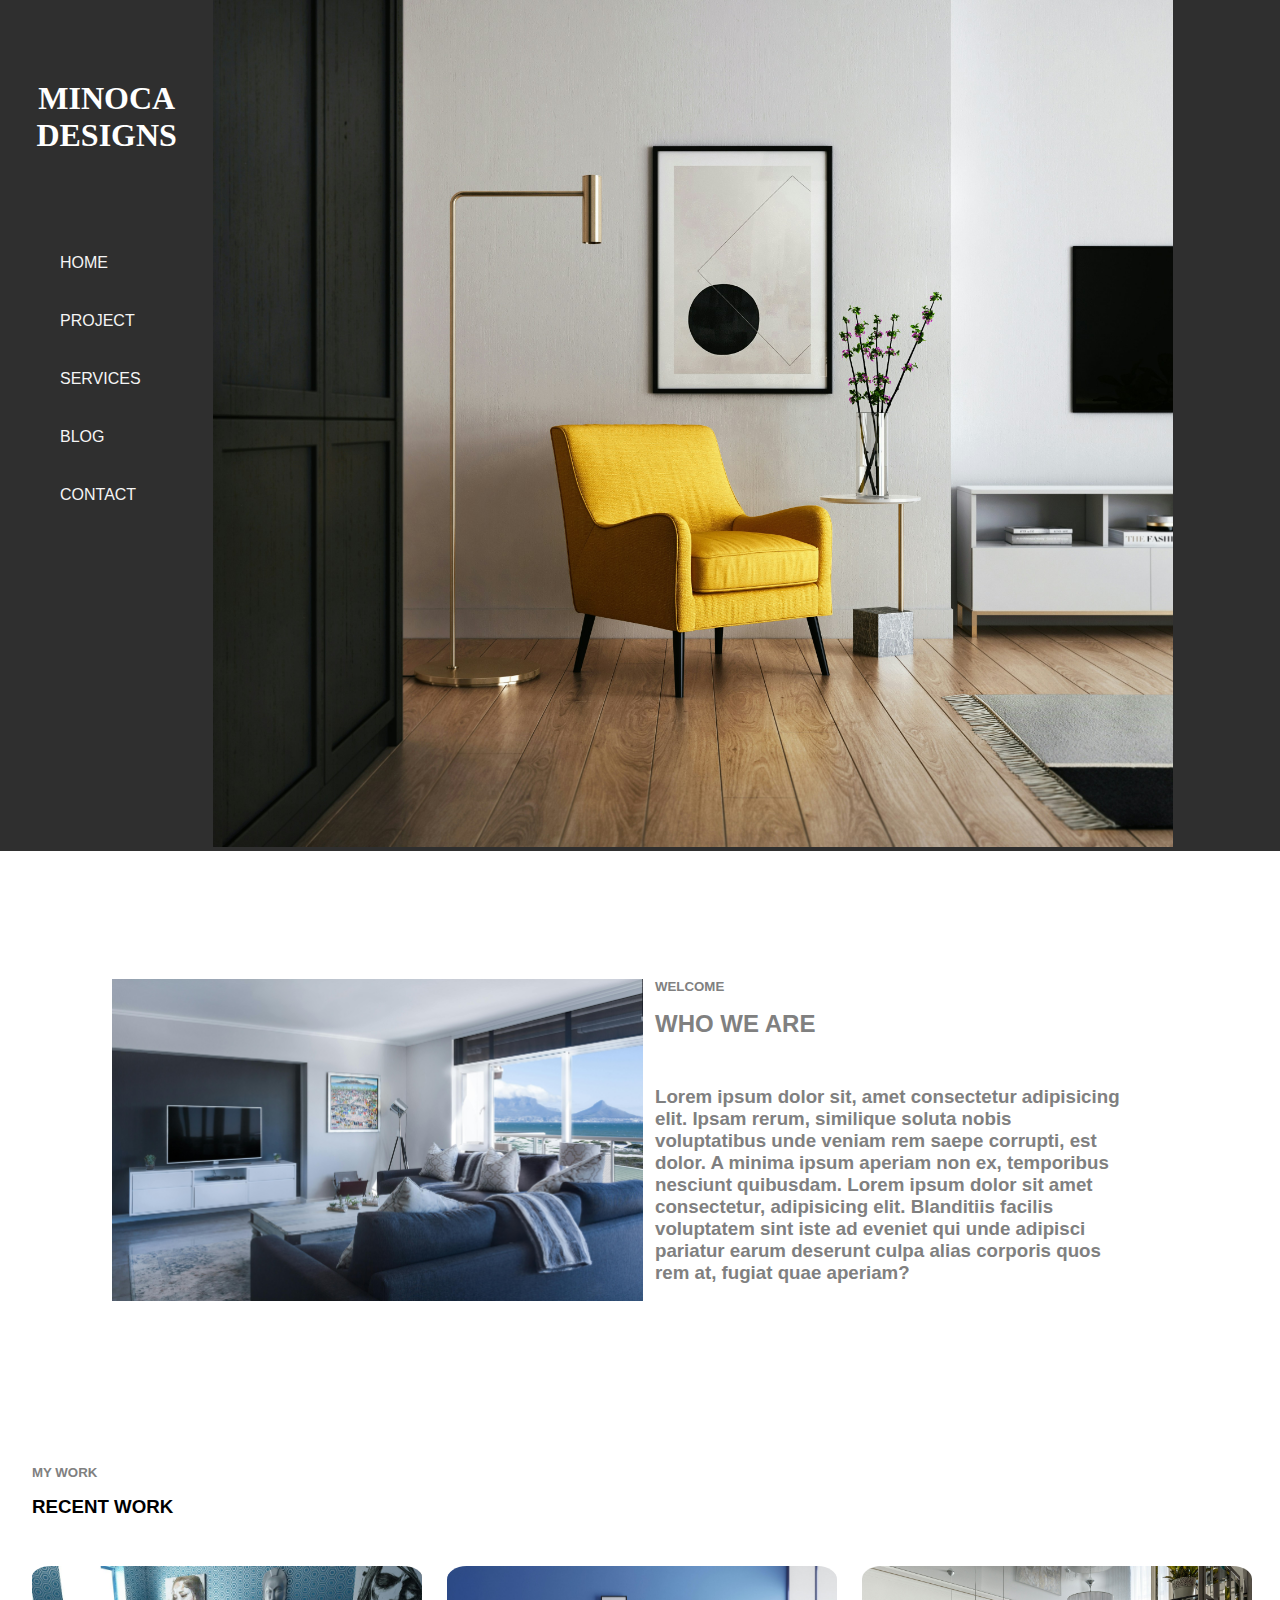
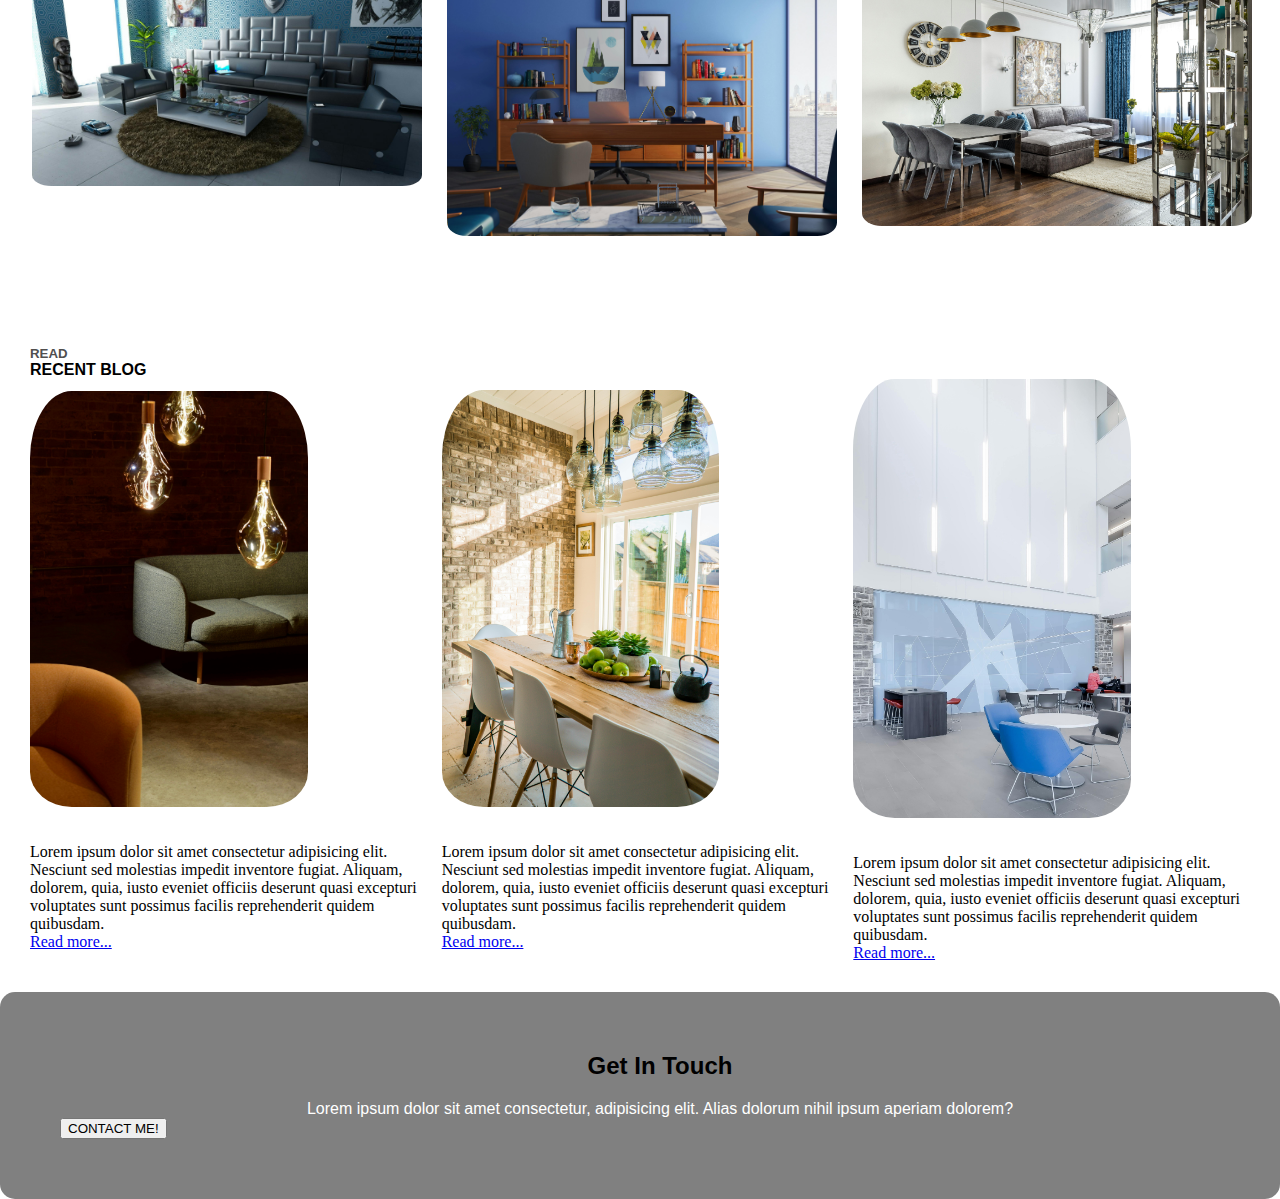
==== index.html @ c3c425fd "fixed the nav bar" ====
<!DOCTYPE html>
<html lang="en">

<head>
    <meta charset="UTF-8">
    <meta name="viewport" content="width=device-width, initial-scale=1.0">
    <title>Minoca Designs</title>
    <link rel="stylesheet" href="css/style.css">
</head>

<body>
    <header>
        <nav class="nav-bar">
            <div class="text-container">
                <h1> MINOCA DESIGNS</h1>
                <ul>
                    <li class="nav-list"><a href="#">HOME</a></li>
                    <li class="nav-list"><a href="#">PROJECT</a></li>
                    <li class="nav-list"><a href="#">SERVICES</a></li>
                    <li class="nav-list"><a href="#">BLOG</a></li>
                    <li class="nav-list"><a href="#">CONTACT</a></li>
                </ul>
            </div>
            <div class="image-container">
                <div class="hero-image">
                    <img src="./assets/images/img1.jpg" alt="image">
                </div>
            </div>
        </nav>
    </header>

    <section class="main-section">

        <div class="welcome-section">

            <div class="welcome-image">
                <img src="./assets/images/img5.jpg" alt="image">
            </div>


            <div class="welcome-msg">
                <h5>WELCOME</h5>
                <h2>WHO WE ARE</h2>
                <h3>Lorem ipsum dolor sit, amet consectetur adipisicing elit.
                    Ipsam rerum, similique soluta nobis voluptatibus unde veniam rem saepe corrupti,
                    est dolor. A minima ipsum aperiam non ex, temporibus nesciunt quibusdam.
                    Lorem ipsum dolor sit amet consectetur, adipisicing elit.
                    Blanditiis facilis voluptatem sint iste ad eveniet qui unde adipisci
                    pariatur earum deserunt culpa alias corporis quos rem at, fugiat quae aperiam?</h3>

            </div>

        </div>

        <div class="work">
            <h5>MY WORK</h5>
            <h3>RECENT WORK</h3>
            <div class="work-image">
                <img src="./assets/images/img9.jpg" alt="image">
                <img src="./assets/images/img11.jpg" alt="image">
                <img src="./assets/images/img8.jpg" alt="image">
            </div>
        </div>

        <div class="blog-area">
            <h5>READ</h5>
            <h4>RECENT BLOG</h4>

            <div class="blog">
                <div class="blog-image">
                    <img src="./assets/images/img10.jpg" alt="image">

                    <p>Lorem ipsum dolor sit amet consectetur adipisicing elit.
                        Nesciunt sed molestias impedit inventore fugiat.
                        Aliquam, dolorem, quia, iusto eveniet officiis deserunt quasi
                        excepturi voluptates sunt possimus facilis reprehenderit quidem quibusdam.</p>
                    <a href="#">Read more...</a>
                </div>

                <div class="blog-image">
                    <img src="./assets/images/img6.jpg" alt="image">

                    <p>Lorem ipsum dolor sit amet consectetur adipisicing elit.
                        Nesciunt sed molestias impedit inventore fugiat.
                        Aliquam, dolorem, quia, iusto eveniet officiis deserunt quasi
                        excepturi voluptates sunt possimus facilis reprehenderit quidem quibusdam.</p>
                    <a href="#">Read more...</a>
                </div>

                <div class="blog-image">
                    <img src="./assets/images/img7.jpg" alt="image">

                    <p>Lorem ipsum dolor sit amet consectetur adipisicing elit.
                        Nesciunt sed molestias impedit inventore fugiat.
                        Aliquam, dolorem, quia, iusto eveniet officiis deserunt quasi
                        excepturi voluptates sunt possimus facilis reprehenderit quidem quibusdam.</p>
                    <a href="#">Read more...</a>
                </div>

            </div>
        </div>

        <div class="touch">
            <h2>Get In Touch</h2>
            <p>Lorem ipsum dolor sit amet consectetur,
                adipisicing elit. Alias dolorum nihil ipsum aperiam dolorem? </p>

            <button>CONTACT ME!</button>
        </div>



    </section>


    <footer>

    </footer>

</body>

</html>
---- css/style.css ----
* {
    margin: 0;
}

.nav-bar {
    display: flex;
    background-color: rgba(0, 0, 0, 0.815);


}

.nav-bar h1 {
    color: white;
    font-family: cursive;
    text-align: center;
    padding-top: 5rem;
    padding-bottom: 5rem;
}

.nav-bar li{
    text-decoration: none;
    color: white;
    list-style: none;
}

/* .nav-list {
    justify-content: left;
    text-decoration: none;
    gap: 15px;
} */

.nav-list a {
    display: flex;
    padding: 20px;
    align-content: space-evenly;
    color: whitesmoke;
    text-decoration: none;
    font-family: sans-serif;
}

.text-container {
    width: 20%;
}

.image-container {
    width: 100%;
}

.image-container img {
    width: 90%;
}

.hero-image {
    justify-content: right;
}

/* Welcome section */

.welcome-section {
    display: grid;
    grid-template-columns: repeat(2, 1fr);
    grid-template-rows: 1fr;
    grid-column-gap: 30px;
    grid-row-gap: 0px;
    padding-top: 8rem;
    padding-bottom: 10rem;
}

.welcome-image {
    width: 100%;
}

.welcome-image img {
    width: 85%;
    padding-left: 7rem;
}

.welcome-msg {
    padding-right: 10rem;
    color: gray;
    font-family: 'Trebuchet MS', 'Lucida Sans Unicode', 'Lucida Grande', 'Lucida Sans', Arial, sans-serif;
}

/* recent work section */

.work {
    padding-left: 2rem;
    padding-right: 2rem;

}

.welcome-msg h5 {
    padding-bottom: 1rem;
}

.welcome-msg h2 {
    padding-bottom: 3rem;
}


.work h5 {
    color: gray;
    font-family: sans-serif;
    padding-bottom: 1rem;
}

.work h3 {
    font-family: sans-serif;
    padding-bottom: 3rem;
}

.work {
    width: 100%;
    padding-bottom: 5rem;
}

.work-image {
    display: grid;
    grid-template-columns: repeat(3, 1fr);
    grid-template-rows: 1fr;
    grid-column-gap: 25px;
    grid-row-gap: 0px;
    padding-right: 60px;

}

.work-image img {
    width: 100%;
    border-radius: 5%;
}
.blog-area{
    padding: 30px;
}
.blog-area h5{
    color: rgb(80, 79, 79);
    font-family: sans-serif;
}
.blog-area h4{
    font-family: sans-serif;
}
.blog {
    display: grid;
    grid-template-columns: repeat(3, 1fr);
    grid-template-rows: 1fr;
    grid-column-gap: 15px;
    grid-row-gap: 0px;


}

.blog-image {
    width: 100%;
    align-content: center;
}

.blog-image img {
    width: 70%;
    justify-content: center;
    border-radius: 15%;
    padding-bottom: 2rem;
}


/* get in touch section */
.touch {
    background-color: gray;
    border-radius: 15px;
    padding: 60px;
    padding-right: 20px;
}
.touch h2{
    text-align: center;
    padding-bottom: 20px;
   font-family: 'Segoe UI', Tahoma, Geneva, Verdana, sans-serif;
}
.touch p {
    text-align:center;
    color: white;
    font-family: sans-serif;
}

.touch button{
    justify-content: center;
}

/* footer section */
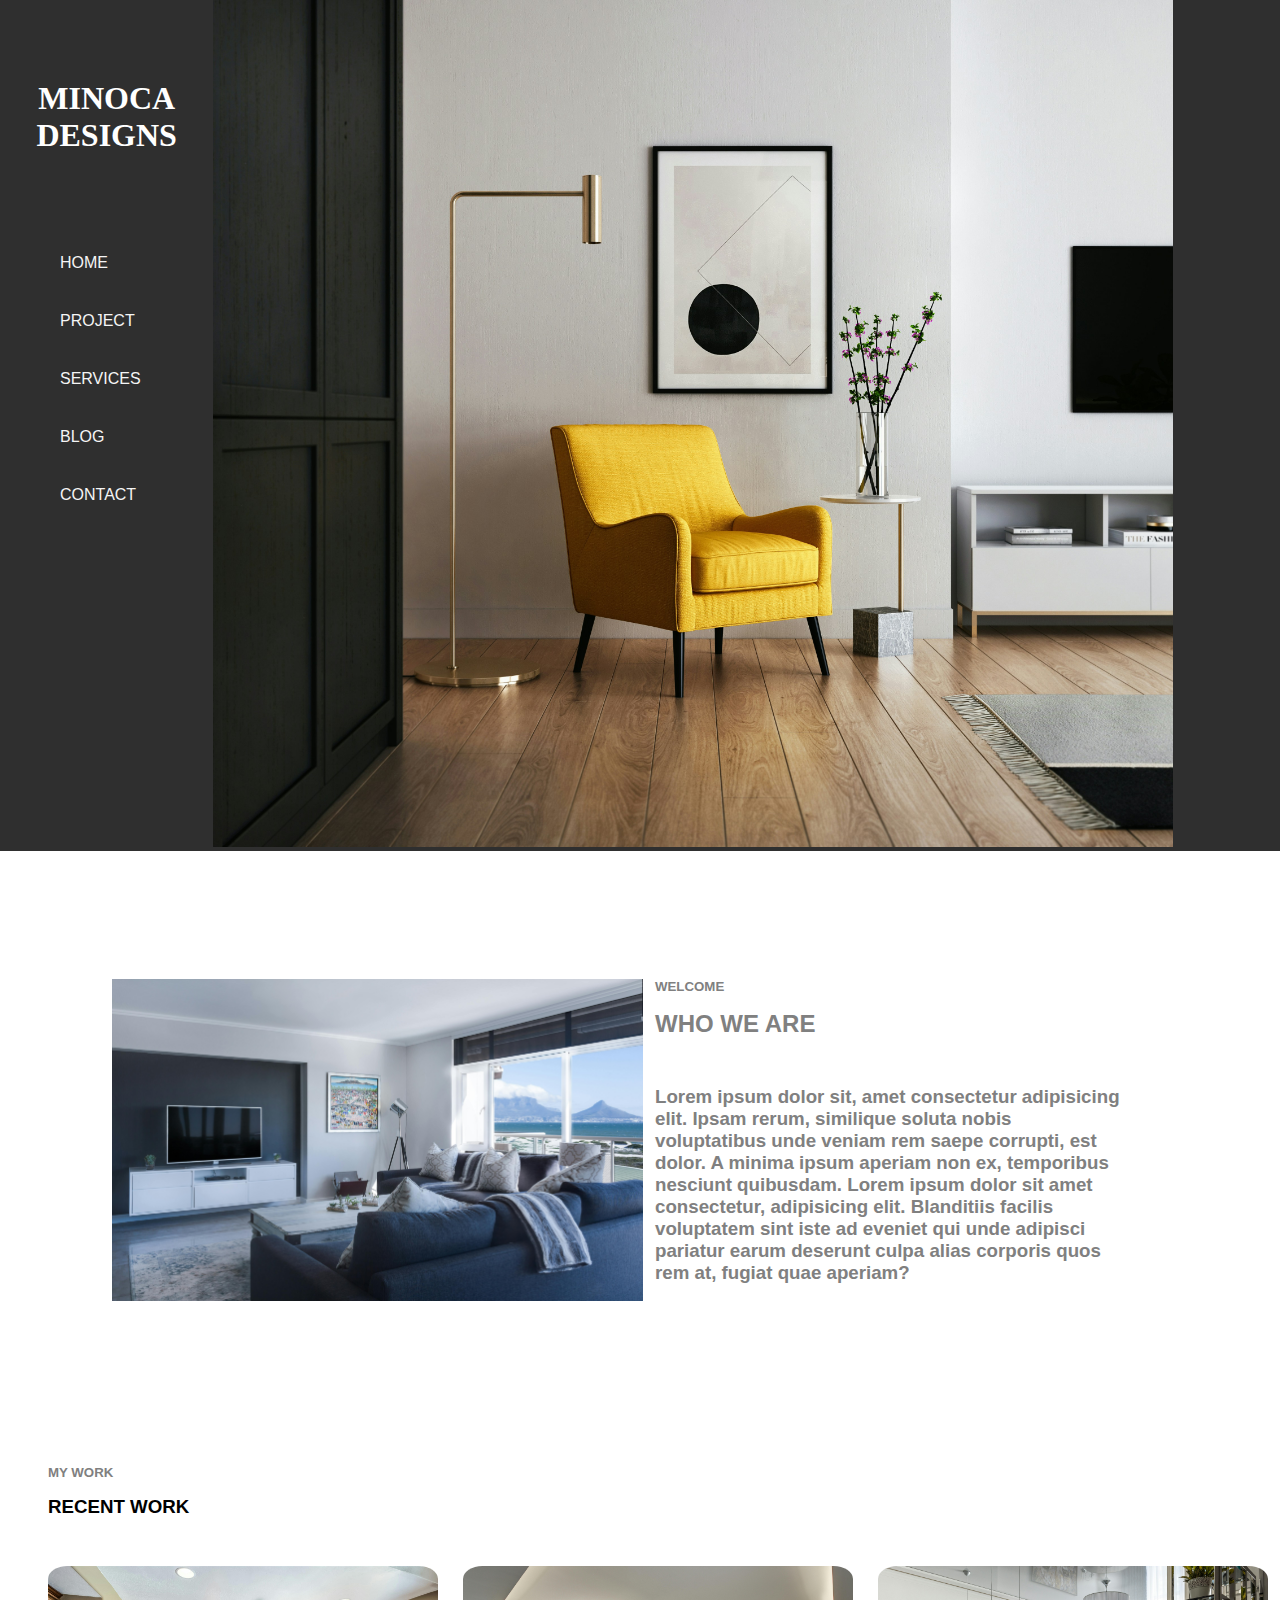
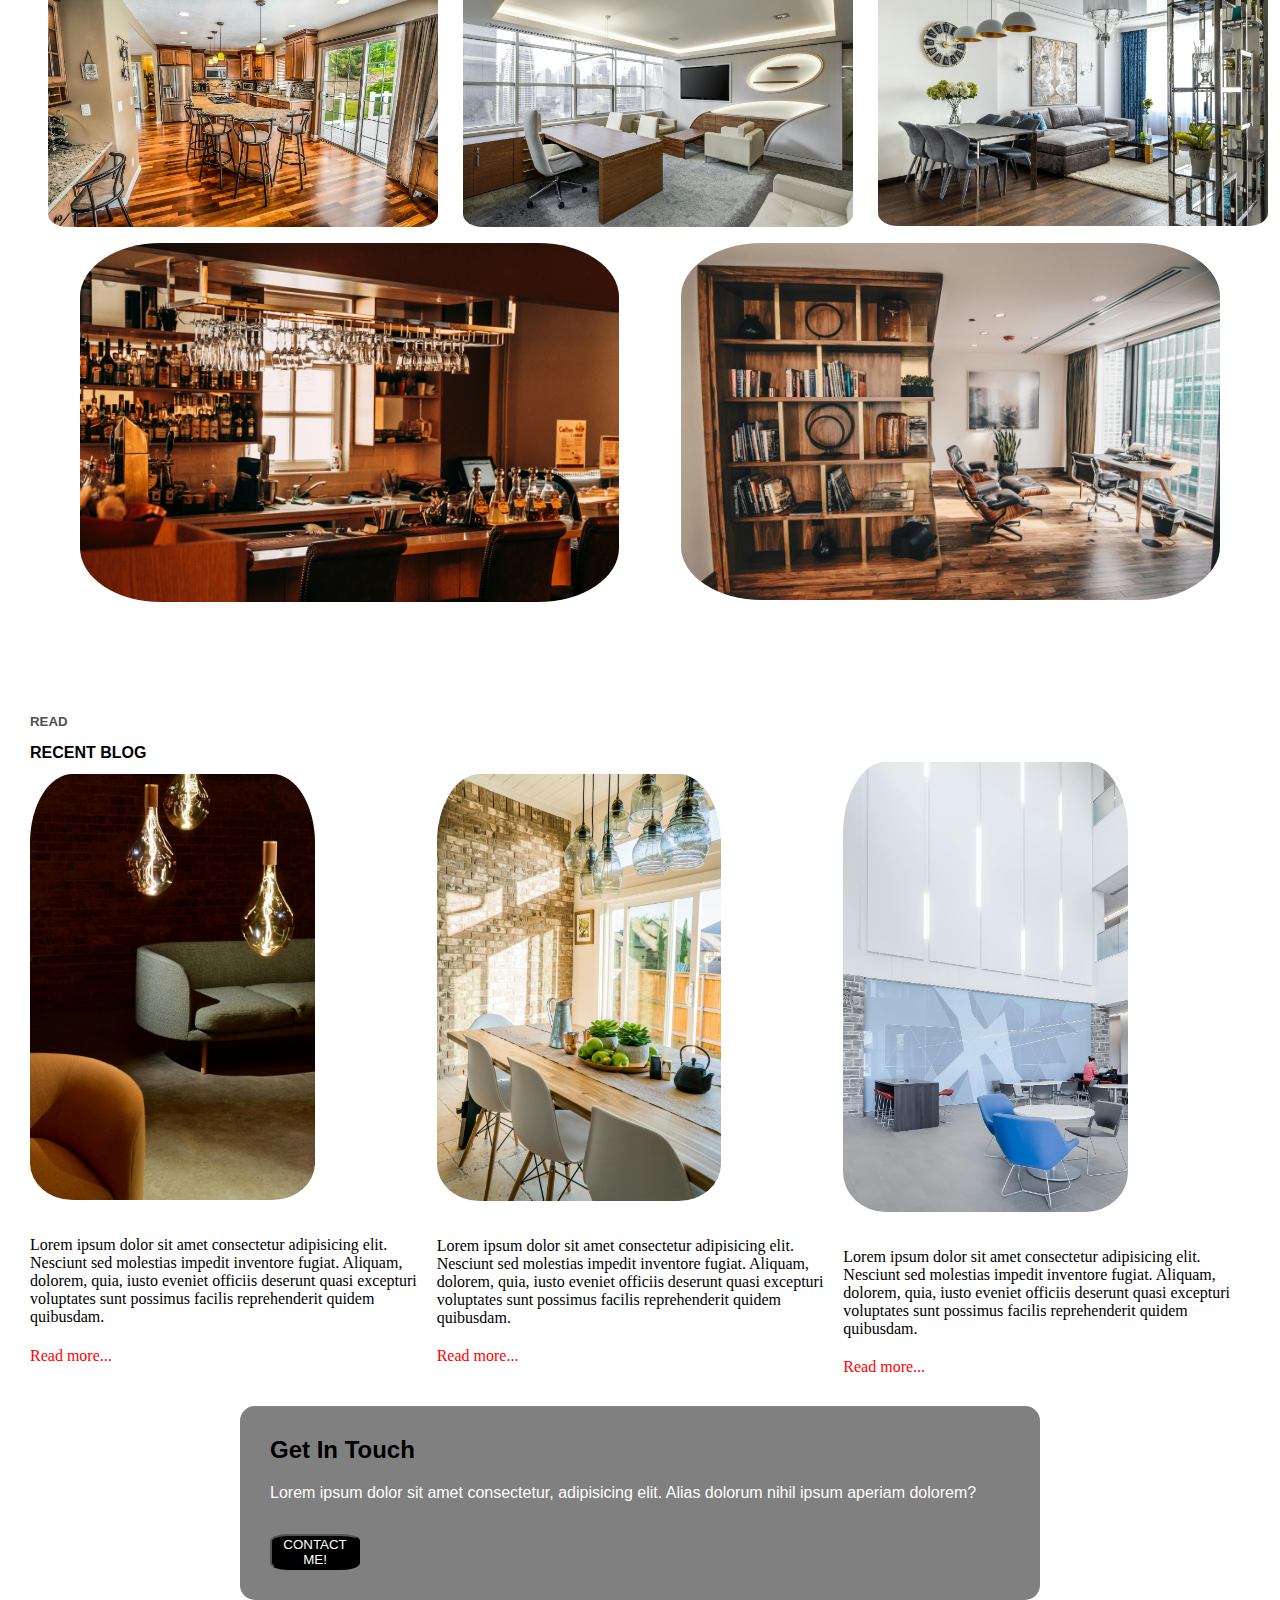
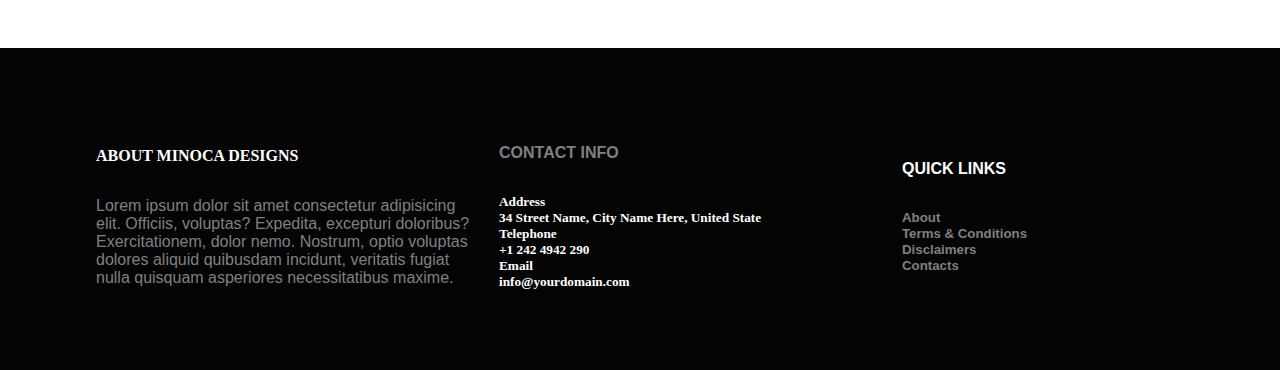
==== commit 4c80a417: "Added a footer" ====
--- a/index.html
+++ b/index.html
@@ -15,10 +15,10 @@
                 <h1> MINOCA DESIGNS</h1>
                 <ul>
                     <li class="nav-list"><a href="#">HOME</a></li>
-                    <li class="nav-list"><a href="#">PROJECT</a></li>
-                    <li class="nav-list"><a href="#">SERVICES</a></li>
-                    <li class="nav-list"><a href="#">BLOG</a></li>
-                    <li class="nav-list"><a href="#">CONTACT</a></li>
+                    <li class="nav-list"><a href="#project">PROJECT</a></li>
+                    <li class="nav-list"><a href="./services.html">SERVICES</a></li>
+                    <li class="nav-list"><a href="#blog">BLOG</a></li>
+                    <li class="nav-list"><a href="#contact">CONTACT</a></li>
                 </ul>
             </div>
             <div class="image-container">
@@ -52,21 +52,27 @@
 
         </div>
 
-        <div class="work">
+        <div class="work" id="project">
             <h5>MY WORK</h5>
             <h3>RECENT WORK</h3>
             <div class="work-image">
-                <img src="./assets/images/img9.jpg" alt="image">
-                <img src="./assets/images/img11.jpg" alt="image">
+                <img src="./assets/images/img18.jpg" alt="image">
+                <img src="./assets/images/img15.jpg" alt="image">
                 <img src="./assets/images/img8.jpg" alt="image">
             </div>
+          
+        </div>
+
+        <div class="work-image2">
+            <img src="./assets/images/img17.jpg" alt="image">
+            <img src="./assets/images/img14.jpg" alt="image">
         </div>
 
         <div class="blog-area">
             <h5>READ</h5>
             <h4>RECENT BLOG</h4>
 
-            <div class="blog">
+            <div class="blog" id="blog">
                 <div class="blog-image">
                     <img src="./assets/images/img10.jpg" alt="image">
 
@@ -101,20 +107,48 @@
         </div>
 
         <div class="touch">
-            <h2>Get In Touch</h2>
-            <p>Lorem ipsum dolor sit amet consectetur,
-                adipisicing elit. Alias dolorum nihil ipsum aperiam dolorem? </p>
+            <div class="touch-area">
+                <h2>Get In Touch</h2>
+                <p>Lorem ipsum dolor sit amet consectetur,
+                    adipisicing elit. Alias dolorum nihil ipsum aperiam dolorem? </p>
 
-            <button>CONTACT ME!</button>
+                <button class="button">CONTACT ME!</button>
+            </div>
         </div>
 
 
 
     </section>
 
+    <!-- <br>
+    <br> -->
 
-    <footer>
+    <footer class="footer" id="contact">
+        <div class="minoca">
+            <h4>ABOUT MINOCA DESIGNS</h4>
+            <p>Lorem ipsum dolor sit amet consectetur adipisicing elit.
+                Officiis, voluptas? Expedita, excepturi doloribus?
+                Exercitationem, dolor nemo. Nostrum, optio voluptas dolores aliquid quibusdam incidunt,
+                veritatis fugiat nulla quisquam asperiores necessitatibus maxime.</p>
+        </div>
 
+        <div class="contacts">
+            <h4>CONTACT INFO</h4>
+            <h5>Address</h5>
+            <h5>34 Street Name, City Name Here, United State</h5>
+            <h5>Telephone</h5>
+            <h5>+1 242 4942 290</h5>
+            <h5>Email</h5>
+            <h5>info@yourdomain.com</h5>
+        </div>
+
+        <div class="links">
+            <h4>QUICK LINKS</h4>
+            <h5><a href="#">About</a></h5>
+            <h5><a href="#">Terms & Conditions</a></h5>
+            <h5><a href="#">Disclaimers</a></h5>
+            <h5><a href="#">Contacts</a></h5>
+        </div>
     </footer>
 
 </body>
--- a/css/style.css
+++ b/css/style.css
@@ -17,7 +17,7 @@
     padding-bottom: 5rem;
 }
 
-.nav-bar li{
+.nav-bar li {
     text-decoration: none;
     color: white;
     list-style: none;
@@ -84,8 +84,8 @@
 /* recent work section */
 
 .work {
-    padding-left: 2rem;
-    padding-right: 2rem;
+    padding-left: 3rem;
+    padding-right: 6rem;
 
 }
 
@@ -111,7 +111,7 @@
 
 .work {
     width: 100%;
-    padding-bottom: 5rem;
+    padding-bottom: 1rem;
 }
 
 .work-image {
@@ -128,21 +128,41 @@
     width: 100%;
     border-radius: 5%;
 }
-.blog-area{
+
+.work-image2 {
+    display: grid;
+    grid-template-columns: repeat(2, 1fr);
+    grid-template-rows: 1fr;
+    grid-column-gap: 2px;
+    grid-row-gap: 0px;
+    padding-left: 5rem;
+}
+
+.work-image2 img {
+    width: 90%;
+    border-radius: 15%;
+}
+
+.blog-area {
     padding: 30px;
-}
-.blog-area h5{
+    padding-top: 7rem;
+}
+
+.blog-area h5 {
     color: rgb(80, 79, 79);
     font-family: sans-serif;
-}
-.blog-area h4{
-    font-family: sans-serif;
-}
+    padding-bottom: 15px;
+}
+
+.blog-area h4 {
+    font-family: sans-serif;
+}
+
 .blog {
     display: grid;
     grid-template-columns: repeat(3, 1fr);
     grid-template-rows: 1fr;
-    grid-column-gap: 15px;
+    grid-column-gap: 0px;
     grid-row-gap: 0px;
 
 
@@ -159,28 +179,96 @@
     border-radius: 15%;
     padding-bottom: 2rem;
 }
+.blog-image p{
+    padding-bottom: 5%;
+}
+.blog-image a{
+    color: red;
+    text-decoration: none;
+}
+
 
 
 /* get in touch section */
 .touch {
     background-color: gray;
     border-radius: 15px;
-    padding: 60px;
-    padding-right: 20px;
-}
-.touch h2{
-    text-align: center;
+    padding: 30px;
+    padding-right: 30px;
+    margin-bottom: 3rem;
+    margin-left: 15rem;
+margin-right: 15rem;
+}
+
+.touch-area {
+    display: flex;
+    flex-direction: column;
+}
+
+.touch h2 {
     padding-bottom: 20px;
-   font-family: 'Segoe UI', Tahoma, Geneva, Verdana, sans-serif;
-}
+    font-family: 'Segoe UI', Tahoma, Geneva, Verdana, sans-serif;
+}
+
 .touch p {
-    text-align:center;
-    color: white;
-    font-family: sans-serif;
-}
-
-.touch button{
-    justify-content: center;
-}
+    color: white;
+    font-family: sans-serif;
+    padding-bottom: 2rem;
+}
+
+.button {
+    width: 90px;
+    background-color: black;
+    color: white;
+    border-radius: 20%;
+}
+
 
 /* footer section */
+.footer {
+    display: grid;
+    grid-template-columns: repeat(3, 1fr);
+    grid-template-rows: 1fr;
+    grid-column-gap: 25px;
+    grid-row-gap: 0px;
+
+    padding-top: 6rem;
+    background-color: rgba(0, 0, 0, 0.986);
+    padding-bottom: 5rem;
+    padding-left: 6rem;
+    align-items: center;
+}
+
+
+.minoca h4 {
+    font-family: cursive;
+    color: white;
+    padding-bottom: 2rem;
+}
+
+.minoca p {
+    font-family: sans-serif;
+    color: gray
+}
+
+.contacts h5 {
+    color: white;
+}
+
+.contacts h4 {
+    font-family: sans-serif;
+    color: gray;
+    padding-bottom: 2rem;
+}
+
+.links h4 {
+    color: white;
+    font-family: sans-serif;
+    padding-bottom: 2rem;
+}
+
+.links a {
+    color: gray;
+    font-family: sans-serif;
+    text-decoration: none;
+}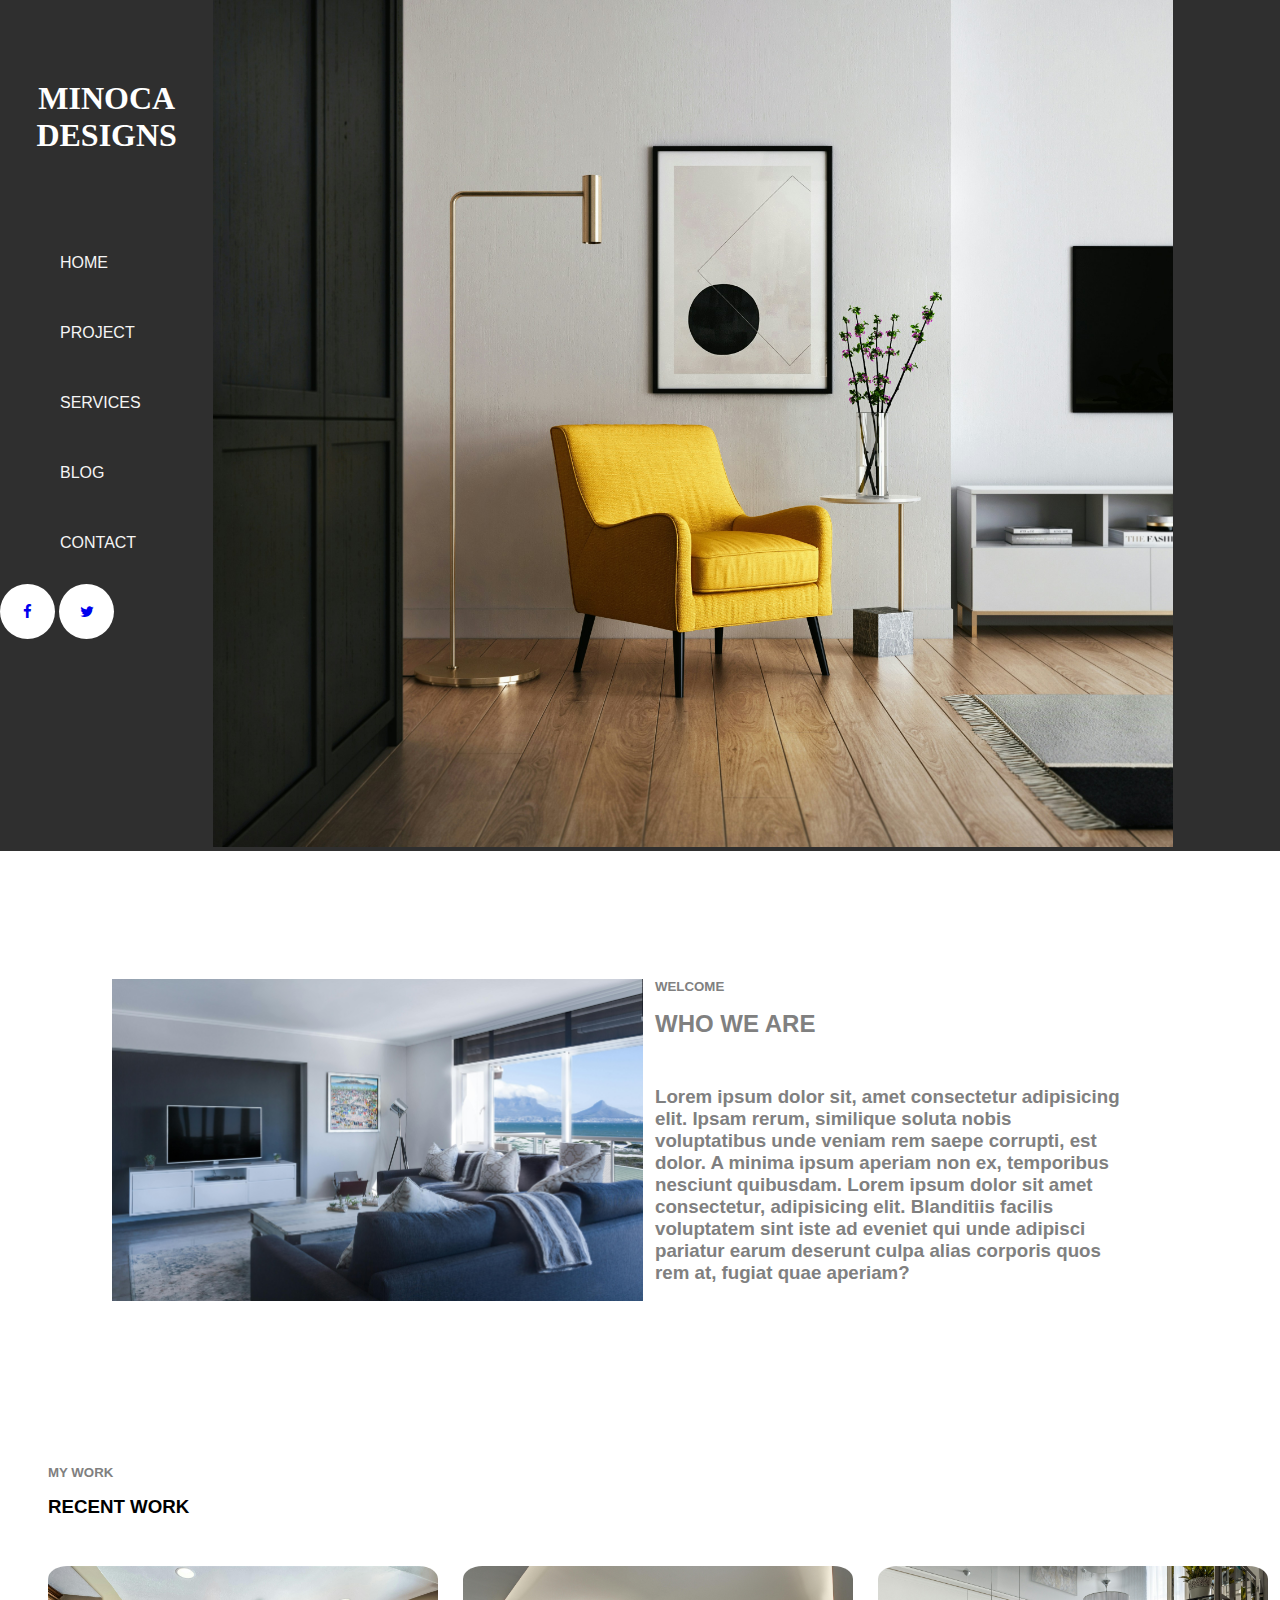
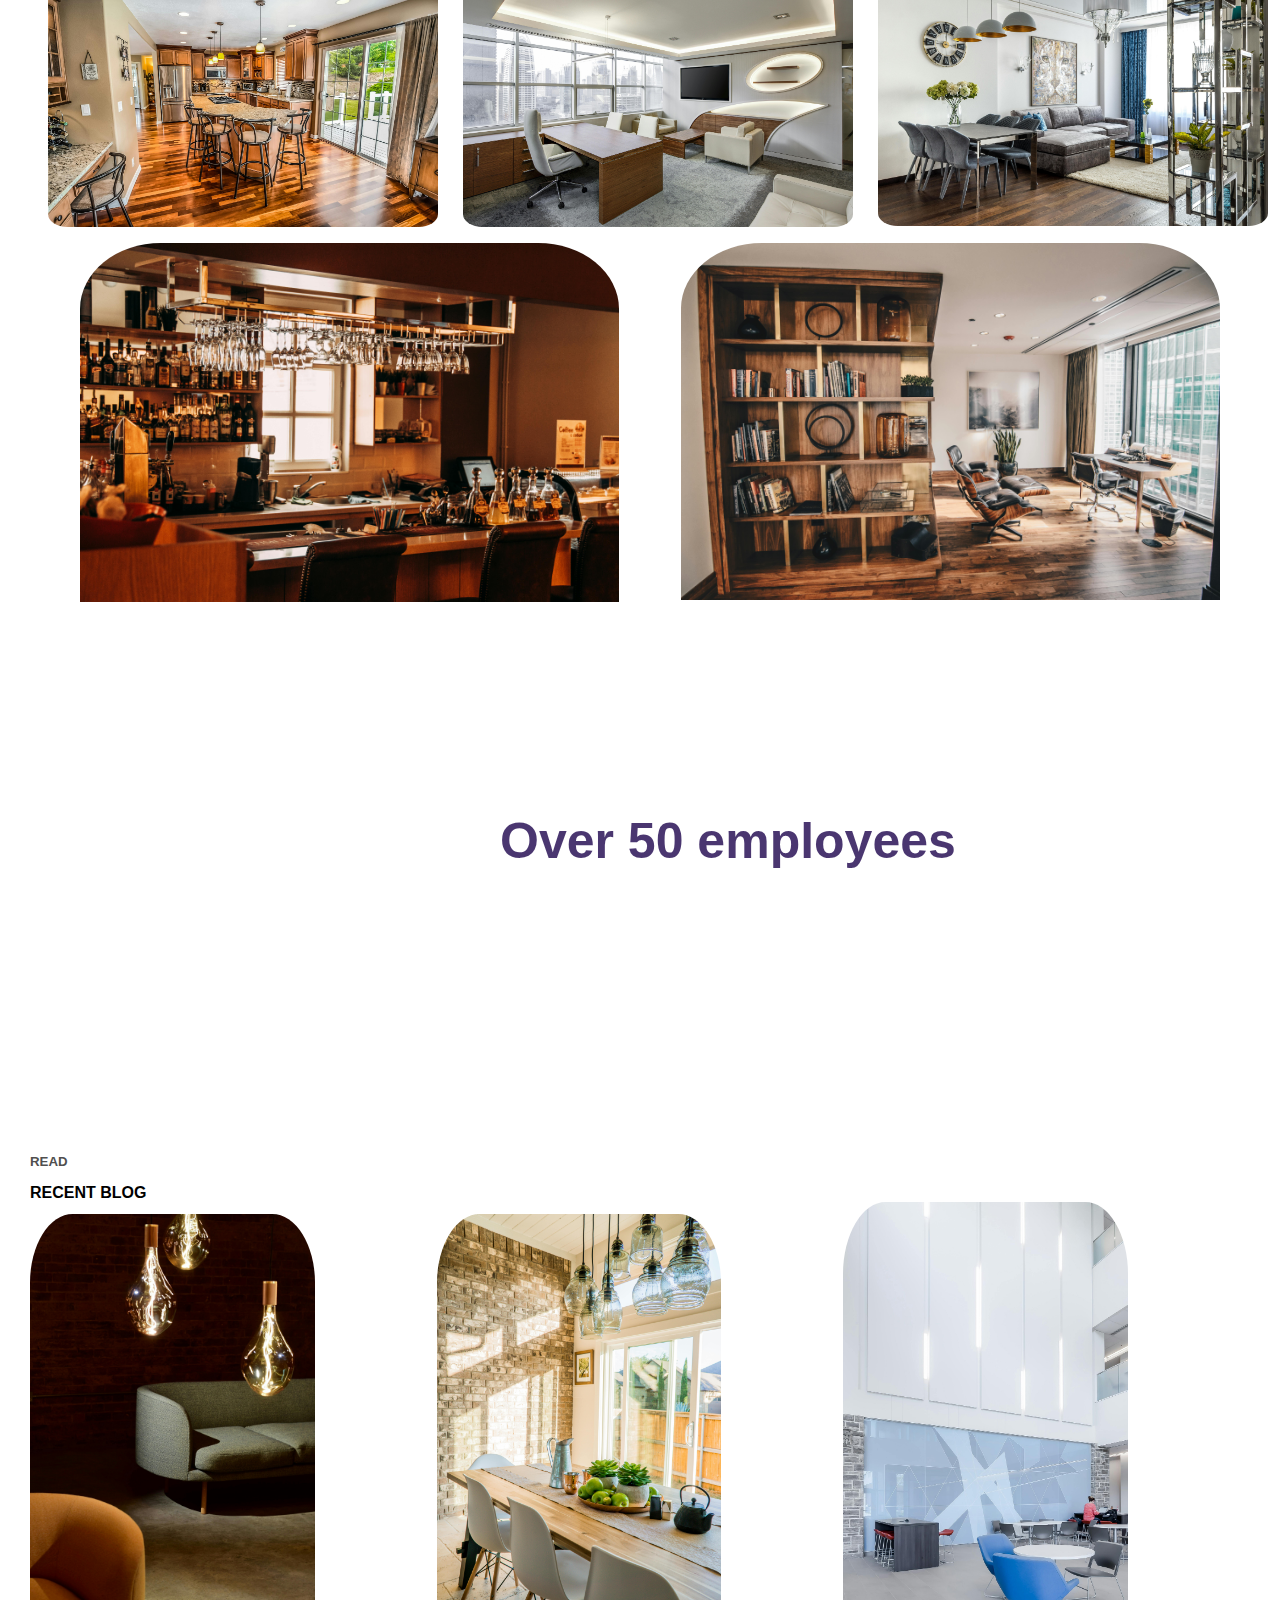
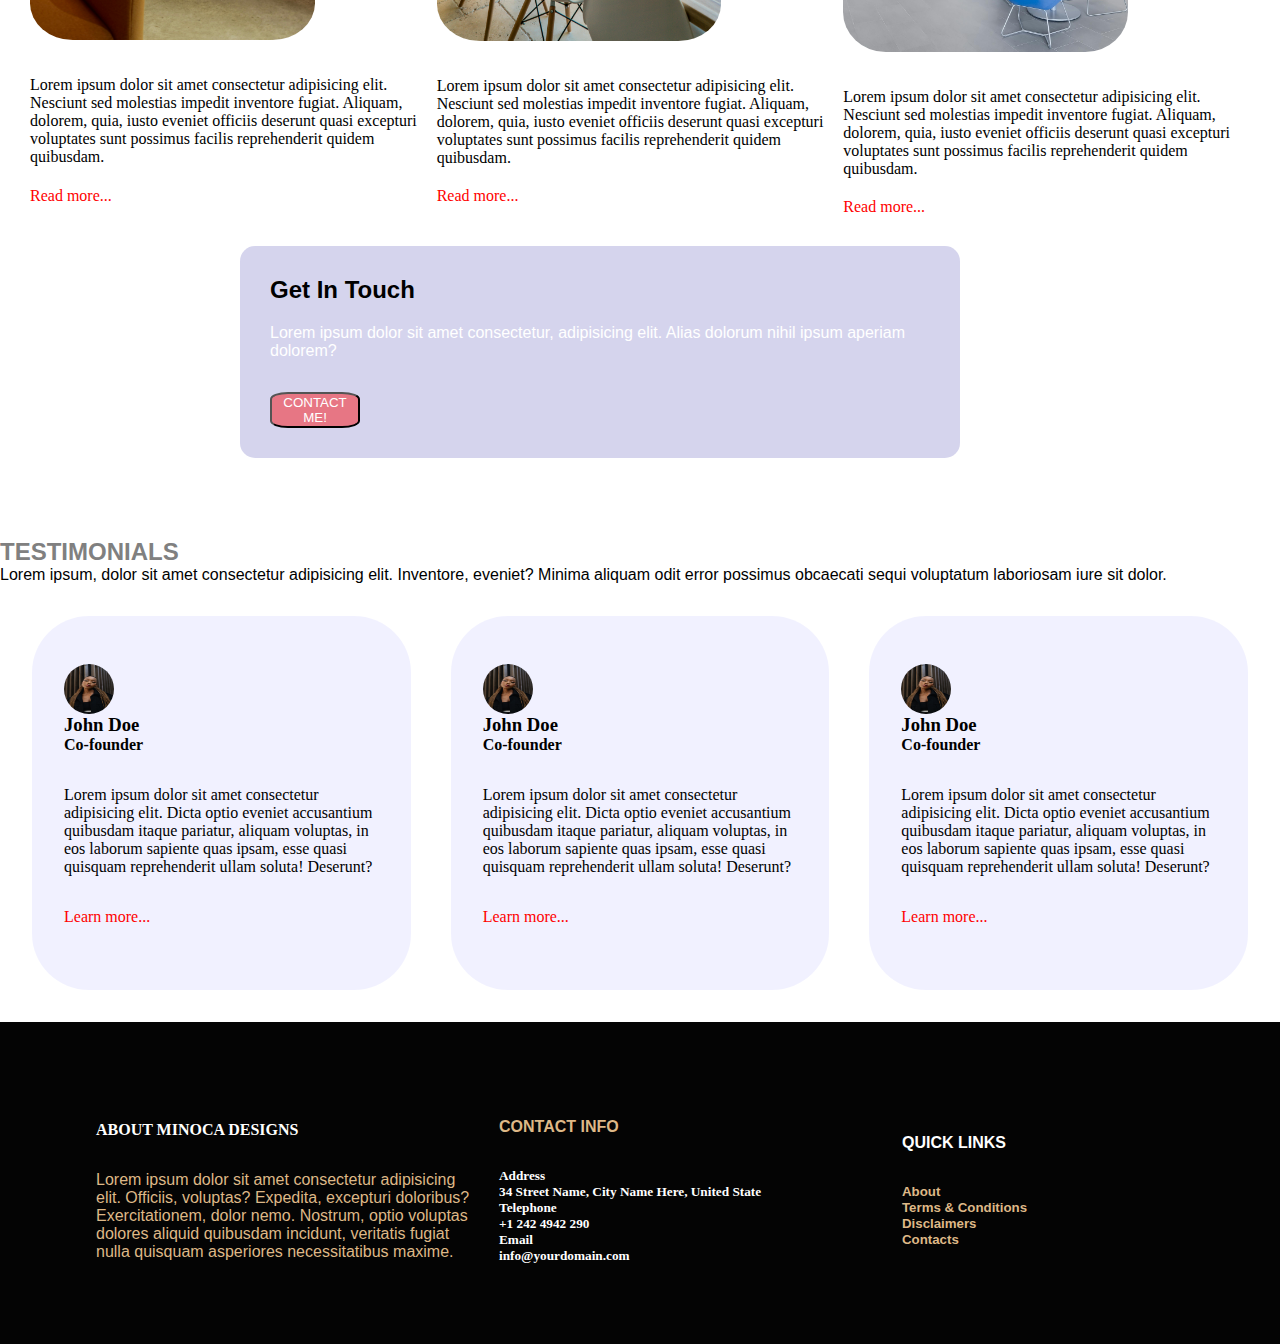
==== commit 8815bd28: "Added a testimonial section" ====
--- a/index.html
+++ b/index.html
@@ -5,11 +5,12 @@
     <meta charset="UTF-8">
     <meta name="viewport" content="width=device-width, initial-scale=1.0">
     <title>Minoca Designs</title>
+    <link rel="stylesheet" href="https://cdnjs.cloudflare.com/ajax/libs/font-awesome/4.7.0/css/font-awesome.min.css">
     <link rel="stylesheet" href="css/style.css">
 </head>
 
 <body>
-    <header>
+    <header class="head">
         <nav class="nav-bar">
             <div class="text-container">
                 <h1> MINOCA DESIGNS</h1>
@@ -20,13 +21,19 @@
                     <li class="nav-list"><a href="#blog">BLOG</a></li>
                     <li class="nav-list"><a href="#contact">CONTACT</a></li>
                 </ul>
-            </div>
+
+                <a href="https://www.facebook.com/" class="fa fa-facebook"></a>
+                <a href="https://x.com/" class="fa fa-twitter"></a>
+
+            </div>
+
             <div class="image-container">
                 <div class="hero-image">
                     <img src="./assets/images/img1.jpg" alt="image">
                 </div>
             </div>
         </nav>
+
     </header>
 
     <section class="main-section">
@@ -60,13 +67,20 @@
                 <img src="./assets/images/img15.jpg" alt="image">
                 <img src="./assets/images/img8.jpg" alt="image">
             </div>
-          
+
         </div>
 
         <div class="work-image2">
             <img src="./assets/images/img17.jpg" alt="image">
             <img src="./assets/images/img14.jpg" alt="image">
         </div>
+
+        <section class="division1">
+            <div>
+                <p>Over 50 employees</p>
+            </div>
+        </section>
+
 
         <div class="blog-area">
             <h5>READ</h5>
@@ -106,6 +120,7 @@
             </div>
         </div>
 
+        <!-- Get in touch section -->
         <div class="touch">
             <div class="touch-area">
                 <h2>Get In Touch</h2>
@@ -116,13 +131,55 @@
             </div>
         </div>
 
+        <!-- testimonial section -->
+
+        <div class="test-sect">
+            <h2>TESTIMONIALS</h2>
+            <p>Lorem ipsum, dolor sit amet consectetur adipisicing elit. Inventore, eveniet? Minima aliquam odit
+                error possimus obcaecati sequi voluptatum laboriosam iure sit dolor. </p>
+        </div>
+
+        <div class="test-grid">
+            <div class="col">
+                <img src="./assets/images/janis1.jpg" alt="Avatar" class="avatar">
+                <h3>John Doe</h3>
+                <h4>Co-founder</h4>
+                <p>Lorem ipsum dolor sit amet consectetur adipisicing elit. Dicta optio eveniet accusantium
+                    quibusdam
+                    itaque pariatur, aliquam voluptas, in eos laborum sapiente quas ipsam, esse quasi quisquam
+                    reprehenderit ullam soluta! Deserunt?</p>
+                <a href="#">Learn more...</a>
+            </div>
+
+            <div class="col">
+                <img src="./assets/images/janis1.jpg" alt="Avatar" class="avatar">
+                <h3>John Doe</h3>
+                <h4>Co-founder</h4>
+                <p>Lorem ipsum dolor sit amet consectetur adipisicing elit. Dicta optio eveniet accusantium
+                    quibusdam
+                    itaque pariatur, aliquam voluptas, in eos laborum sapiente quas ipsam, esse quasi quisquam
+                    reprehenderit ullam soluta! Deserunt?</p>
+                <a href="#">Learn more...</a>
+            </div>
+
+            <div class="col">
+                <img src="./assets/images/janis1.jpg" alt="Avatar" class="avatar">
+                <h3>John Doe</h3>
+                <h4>Co-founder</h4>
+                <p>Lorem ipsum dolor sit amet consectetur adipisicing elit. Dicta optio eveniet accusantium
+                    quibusdam
+                    itaque pariatur, aliquam voluptas, in eos laborum sapiente quas ipsam, esse quasi quisquam
+                    reprehenderit ullam soluta! Deserunt?</p>
+                <a href="#">Learn more...</a>
+            </div>
+
+        </div>
 
 
     </section>
 
-    <!-- <br>
-    <br> -->
-
+
+    <!-- footer section  -->
     <footer class="footer" id="contact">
         <div class="minoca">
             <h4>ABOUT MINOCA DESIGNS</h4>
--- a/css/style.css
+++ b/css/style.css
@@ -4,8 +4,9 @@
 
 .nav-bar {
     display: flex;
+    /* flex-direction: column; */
     background-color: rgba(0, 0, 0, 0.815);
-
+    /* width: 20%; */
 
 }
 
@@ -23,11 +24,7 @@
     list-style: none;
 }
 
-/* .nav-list {
-    justify-content: left;
-    text-decoration: none;
-    gap: 15px;
-} */
+
 
 .nav-list a {
     display: flex;
@@ -36,6 +33,18 @@
     color: whitesmoke;
     text-decoration: none;
     font-family: sans-serif;
+    padding-bottom: 2rem;
+}
+
+.fa {
+    padding-left: 20%;
+    padding: 20px;
+    font-size: 15px;
+    width: 15px;
+    text-align: center;
+    text-decoration: none;
+    border-radius: 50%;
+    background-color: white;
 }
 
 .text-container {
@@ -44,10 +53,15 @@
 
 .image-container {
     width: 100%;
+    /* margin-right: -80px; */
+
 }
 
 .image-container img {
     width: 90%;
+    /* top: 0;
+    right: 0;
+    left: 20%; */
 }
 
 .hero-image {
@@ -141,7 +155,31 @@
 .work-image2 img {
     width: 90%;
     border-radius: 15%;
-}
+    padding-bottom: 5rem;
+}
+
+/* division section  */
+.division1 {
+
+    background-image: url(../assets/images/img3.jpg);
+    background-position: center;
+    background-attachment: fixed;
+    background-repeat: no-repeat;
+    background-size: cover;
+    height: 40vh;
+}
+
+.division1 p {
+    font-weight: bold;
+    font-family: sans-serif;
+    font-size: 50px;
+    color: rgba(33, 8, 80, 0.815);
+    align-items: center;
+    padding-left: 500px;
+    padding-top: 130px;
+}
+
+/* Blog section */
 
 .blog-area {
     padding: 30px;
@@ -179,10 +217,12 @@
     border-radius: 15%;
     padding-bottom: 2rem;
 }
-.blog-image p{
+
+.blog-image p {
     padding-bottom: 5%;
 }
-.blog-image a{
+
+.blog-image a {
     color: red;
     text-decoration: none;
 }
@@ -191,13 +231,13 @@
 
 /* get in touch section */
 .touch {
-    background-color: gray;
+    background-color: rgba(50, 42, 165, 0.205);
     border-radius: 15px;
     padding: 30px;
     padding-right: 30px;
     margin-bottom: 3rem;
     margin-left: 15rem;
-margin-right: 15rem;
+    margin-right: 20rem;
 }
 
 .touch-area {
@@ -218,11 +258,67 @@
 
 .button {
     width: 90px;
-    background-color: black;
+    background-color: rgba(255, 0, 0, 0.445);
     color: white;
     border-radius: 20%;
 }
 
+/* Testimonial section */
+
+
+.test-grid {
+    display: grid;
+    grid-template-columns: repeat(3, 1fr);
+    grid-template-rows: 1fr;
+    grid-column-gap: 40px;
+    grid-row-gap: 0px;
+    margin-bottom: 2rem;
+    margin-left: 2rem;
+    margin-right: 2rem;
+}
+
+.col {
+    background-color: rgba(0, 0, 255, 0.055);
+    border-radius: 15%;
+    /* box-shadow: rgba(0, 0, 255, 0.87); */
+    padding-top: 3rem;
+    padding-bottom: 4rem;
+    padding-right: 2rem;
+    padding-left: 2rem;
+}
+
+.avatar {
+    vertical-align: middle;
+    width: 50px;
+    height: 50px;
+    border-radius: 50%;
+
+}
+
+.test-grid h4 {
+    padding-bottom: 2rem;
+}
+
+.test-grid p {
+    padding-bottom: 2rem;
+}
+
+.test-grid a {
+    color: red;
+    text-decoration: none;
+}
+
+.test-sect h2 {
+    font-family: sans-serif;
+    padding-top: 2rem;
+    color: gray;
+}
+
+.test-sect p {
+    font-family: sans-serif;
+    align-items: center;
+    padding-bottom: 2rem;
+}
 
 /* footer section */
 .footer {
@@ -248,7 +344,7 @@
 
 .minoca p {
     font-family: sans-serif;
-    color: gray
+    color: burlywood;
 }
 
 .contacts h5 {
@@ -257,7 +353,7 @@
 
 .contacts h4 {
     font-family: sans-serif;
-    color: gray;
+    color: burlywood;
     padding-bottom: 2rem;
 }
 
@@ -268,7 +364,7 @@
 }
 
 .links a {
-    color: gray;
+    color: burlywood;
     font-family: sans-serif;
     text-decoration: none;
 }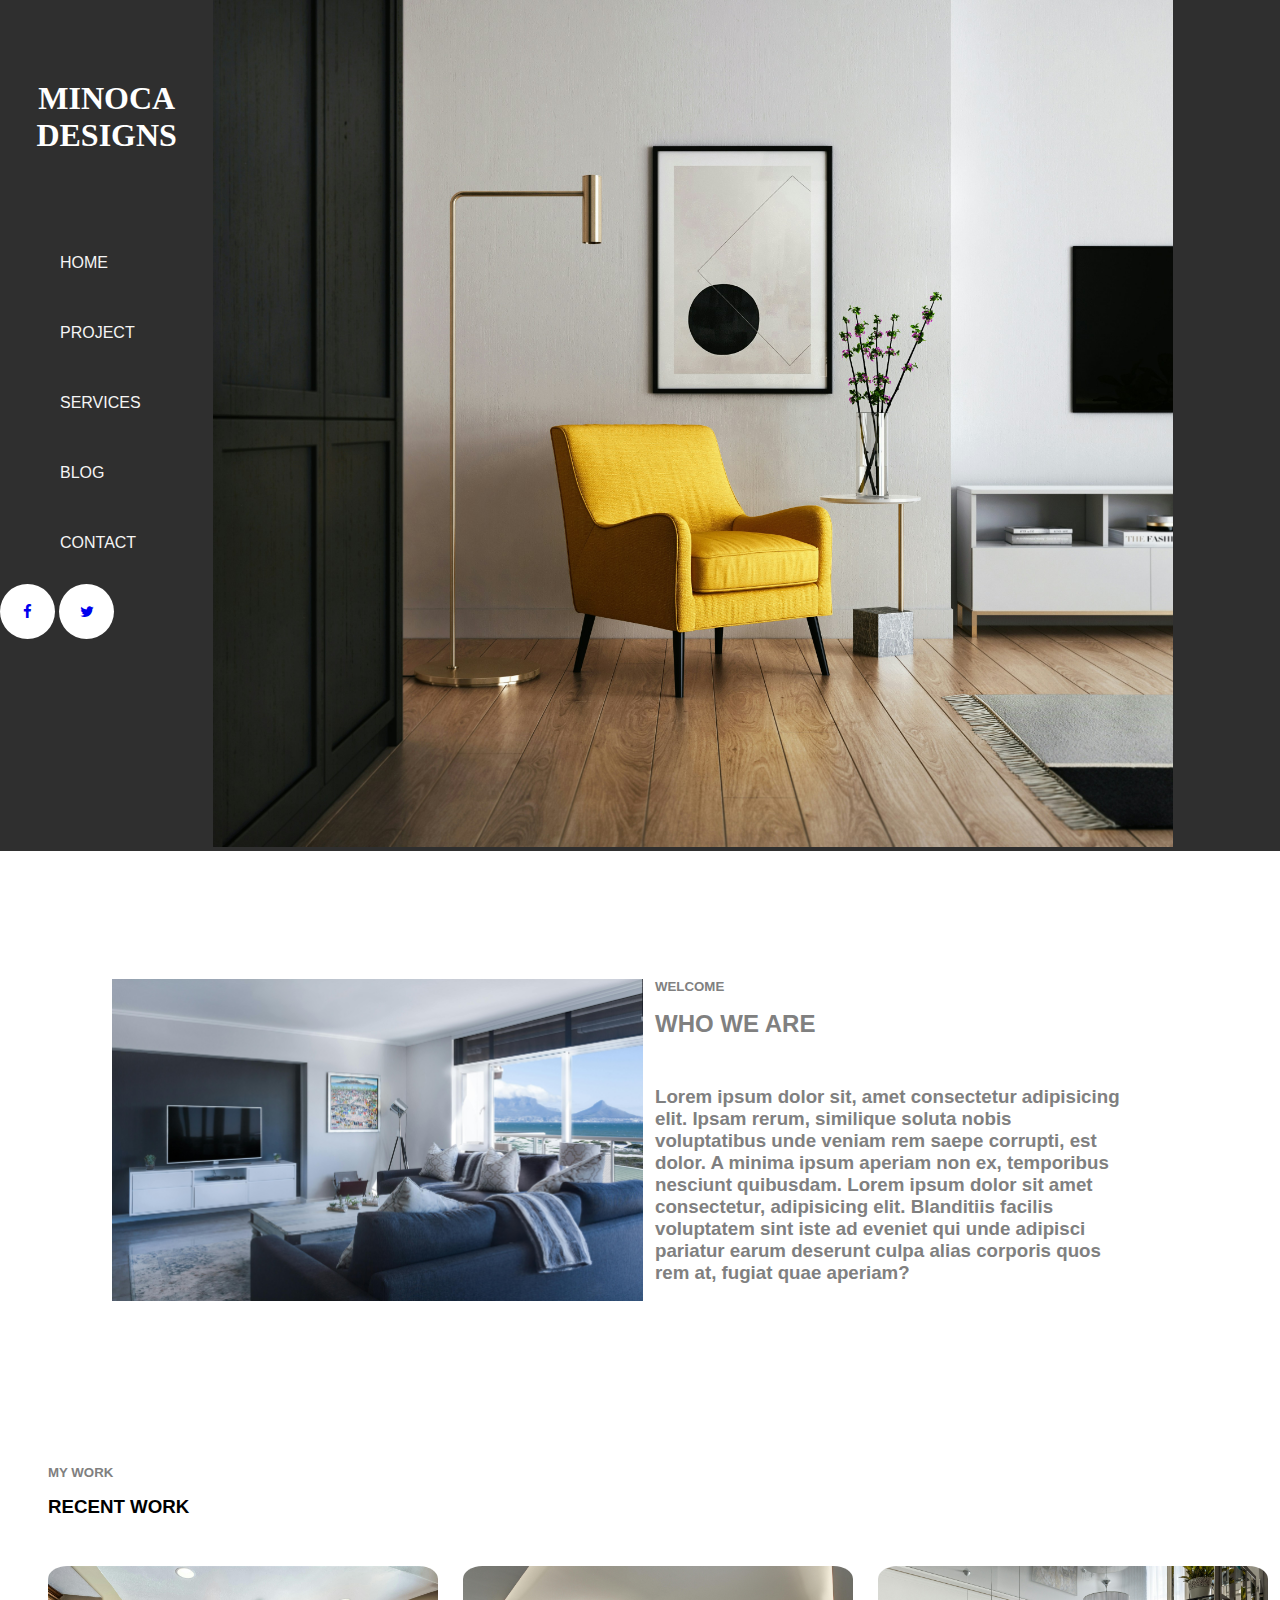
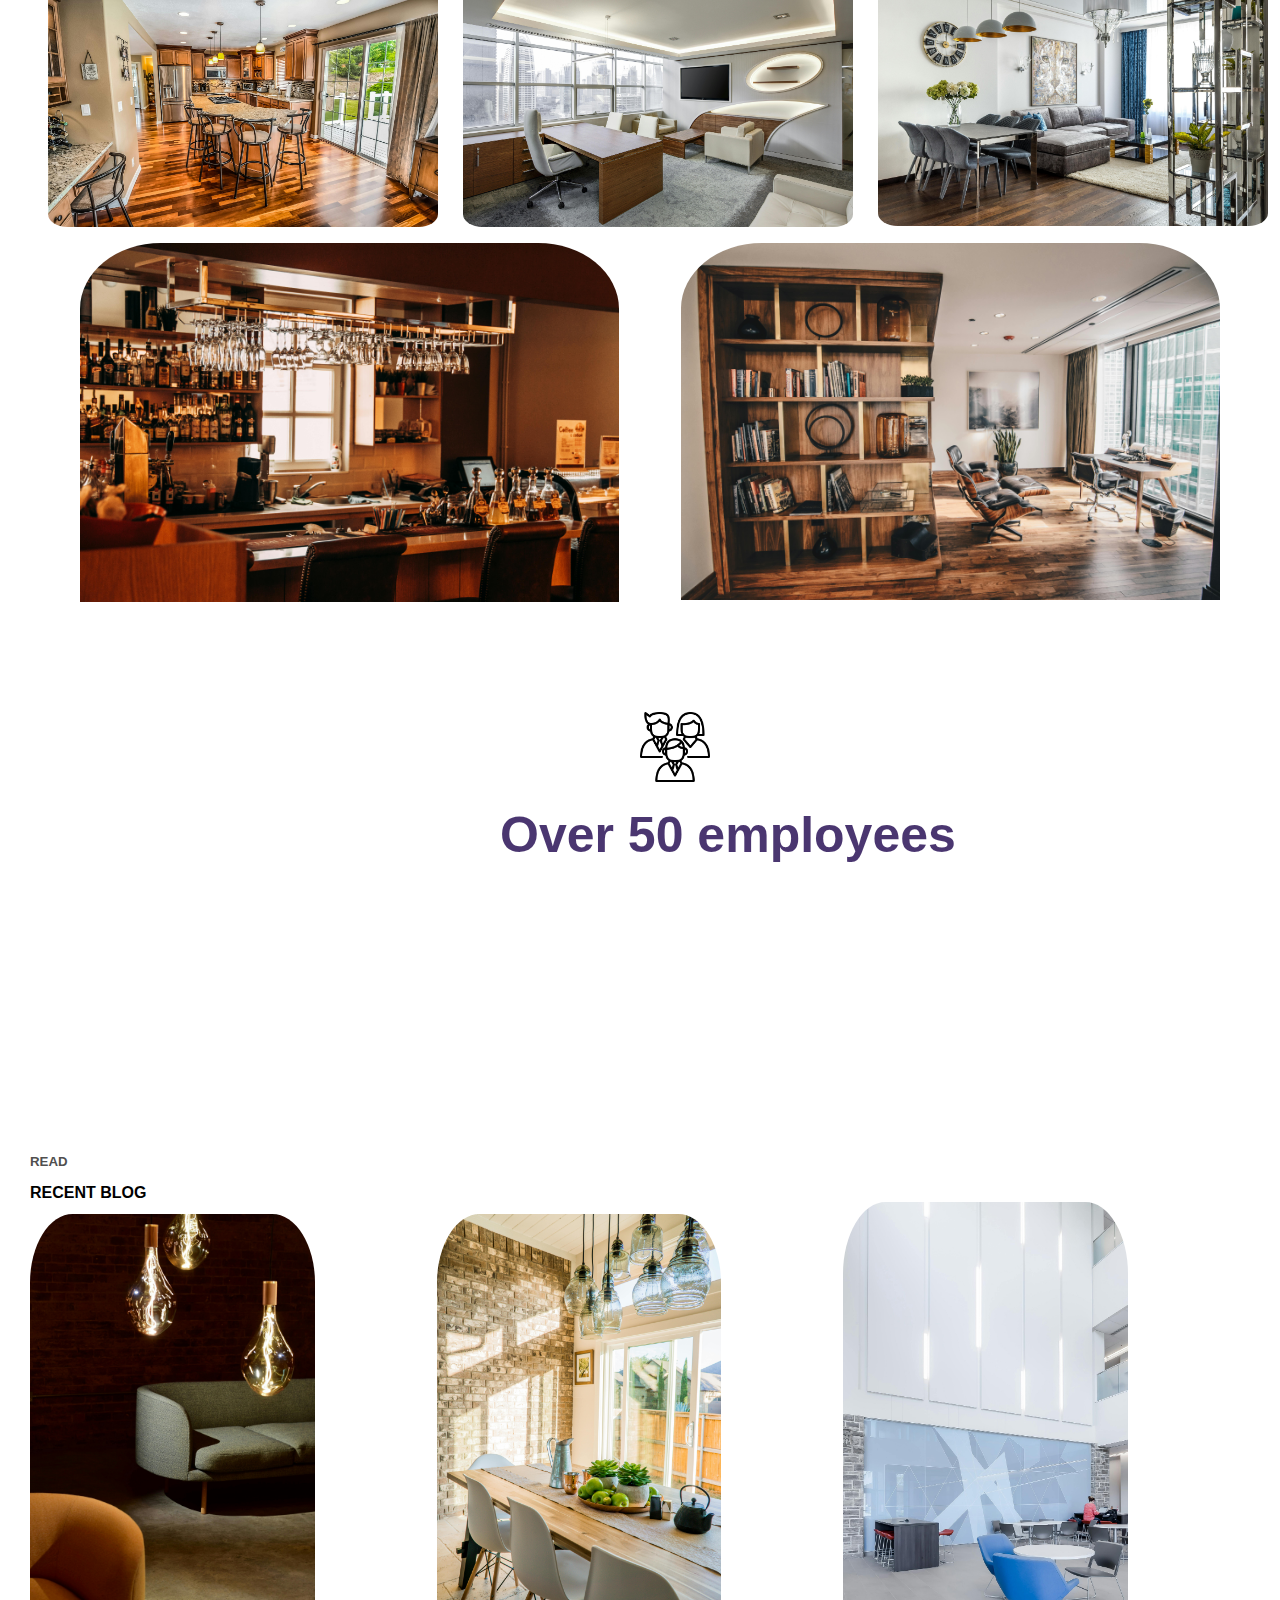
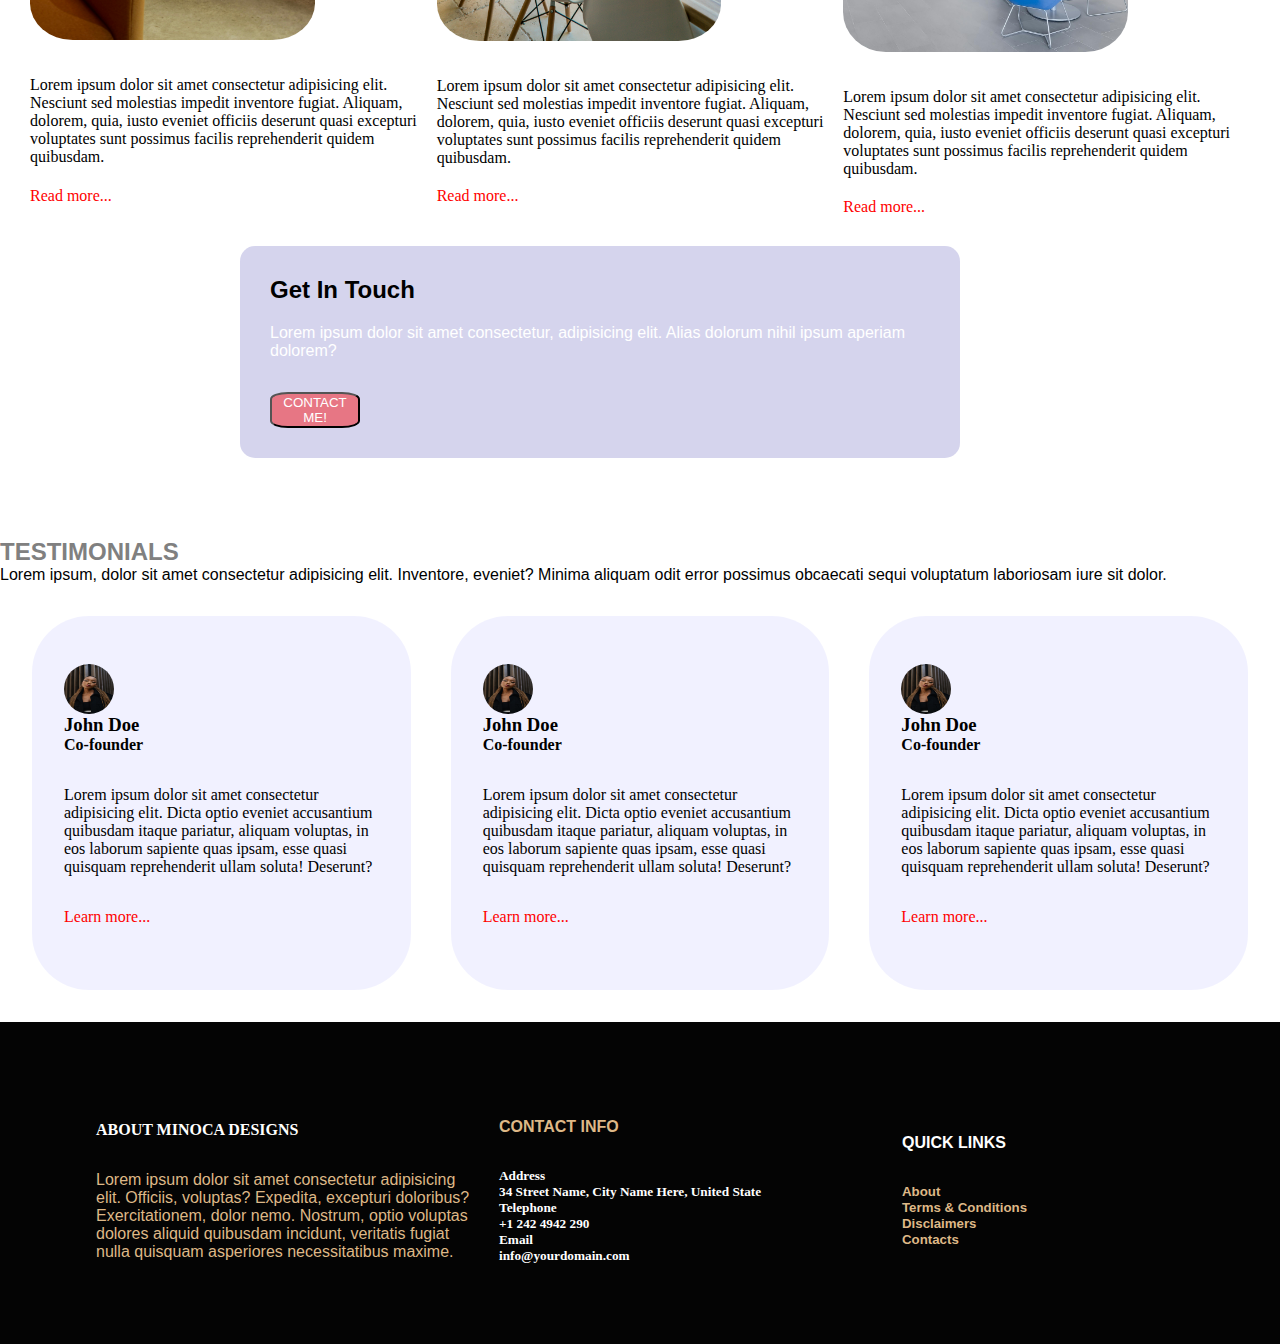
==== commit 874831f2: "added some icons" ====
--- a/index.html
+++ b/index.html
@@ -77,6 +77,9 @@
 
         <section class="division1">
             <div>
+                <div>
+                    <img src="./assets/images/workforce_16864433.png" alt="image">
+                </div>
                 <p>Over 50 employees</p>
             </div>
         </section>
--- a/css/style.css
+++ b/css/style.css
@@ -176,7 +176,15 @@
     color: rgba(33, 8, 80, 0.815);
     align-items: center;
     padding-left: 500px;
-    padding-top: 130px;
+    padding-top: 20px;
+}
+.division1 img{
+    width: 70px;
+    height: 70px;
+    margin-left: 40rem;
+   align-items: center;
+    padding-top: 30px;
+
 }
 
 /* Blog section */
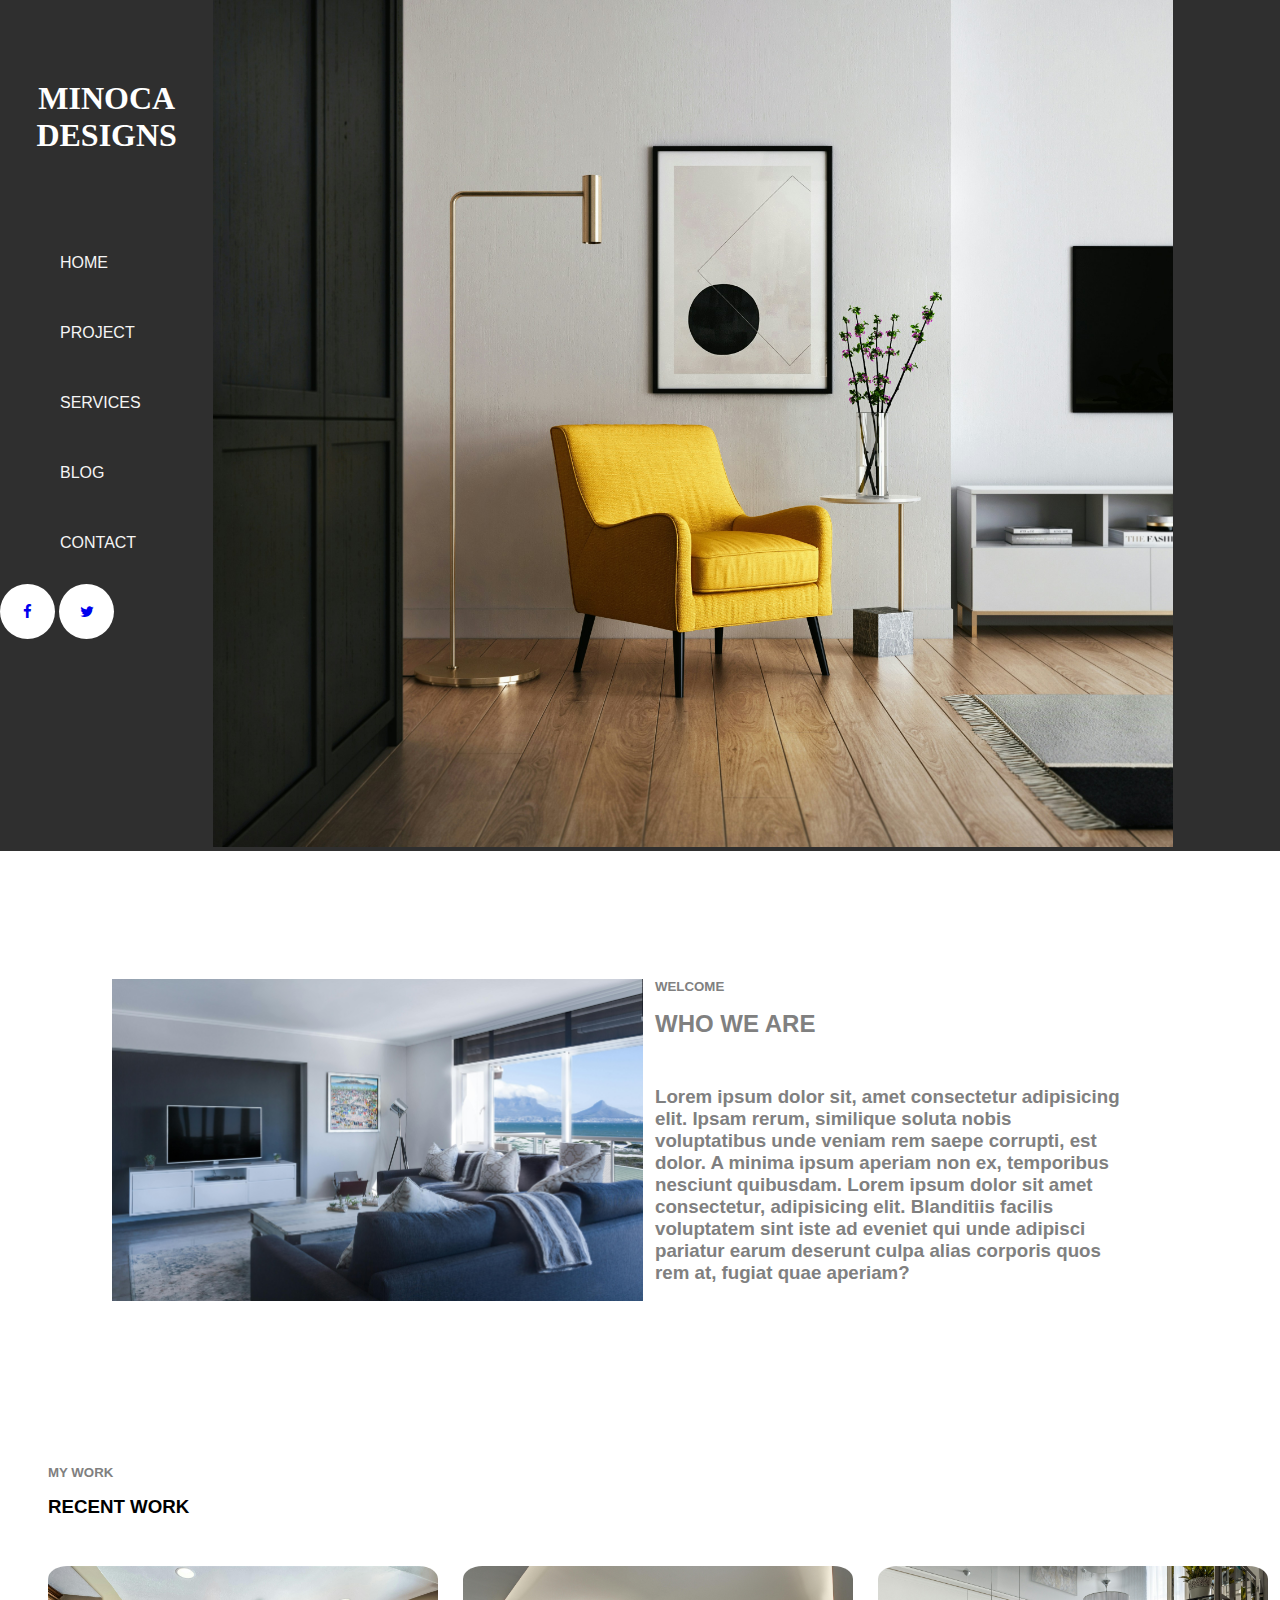
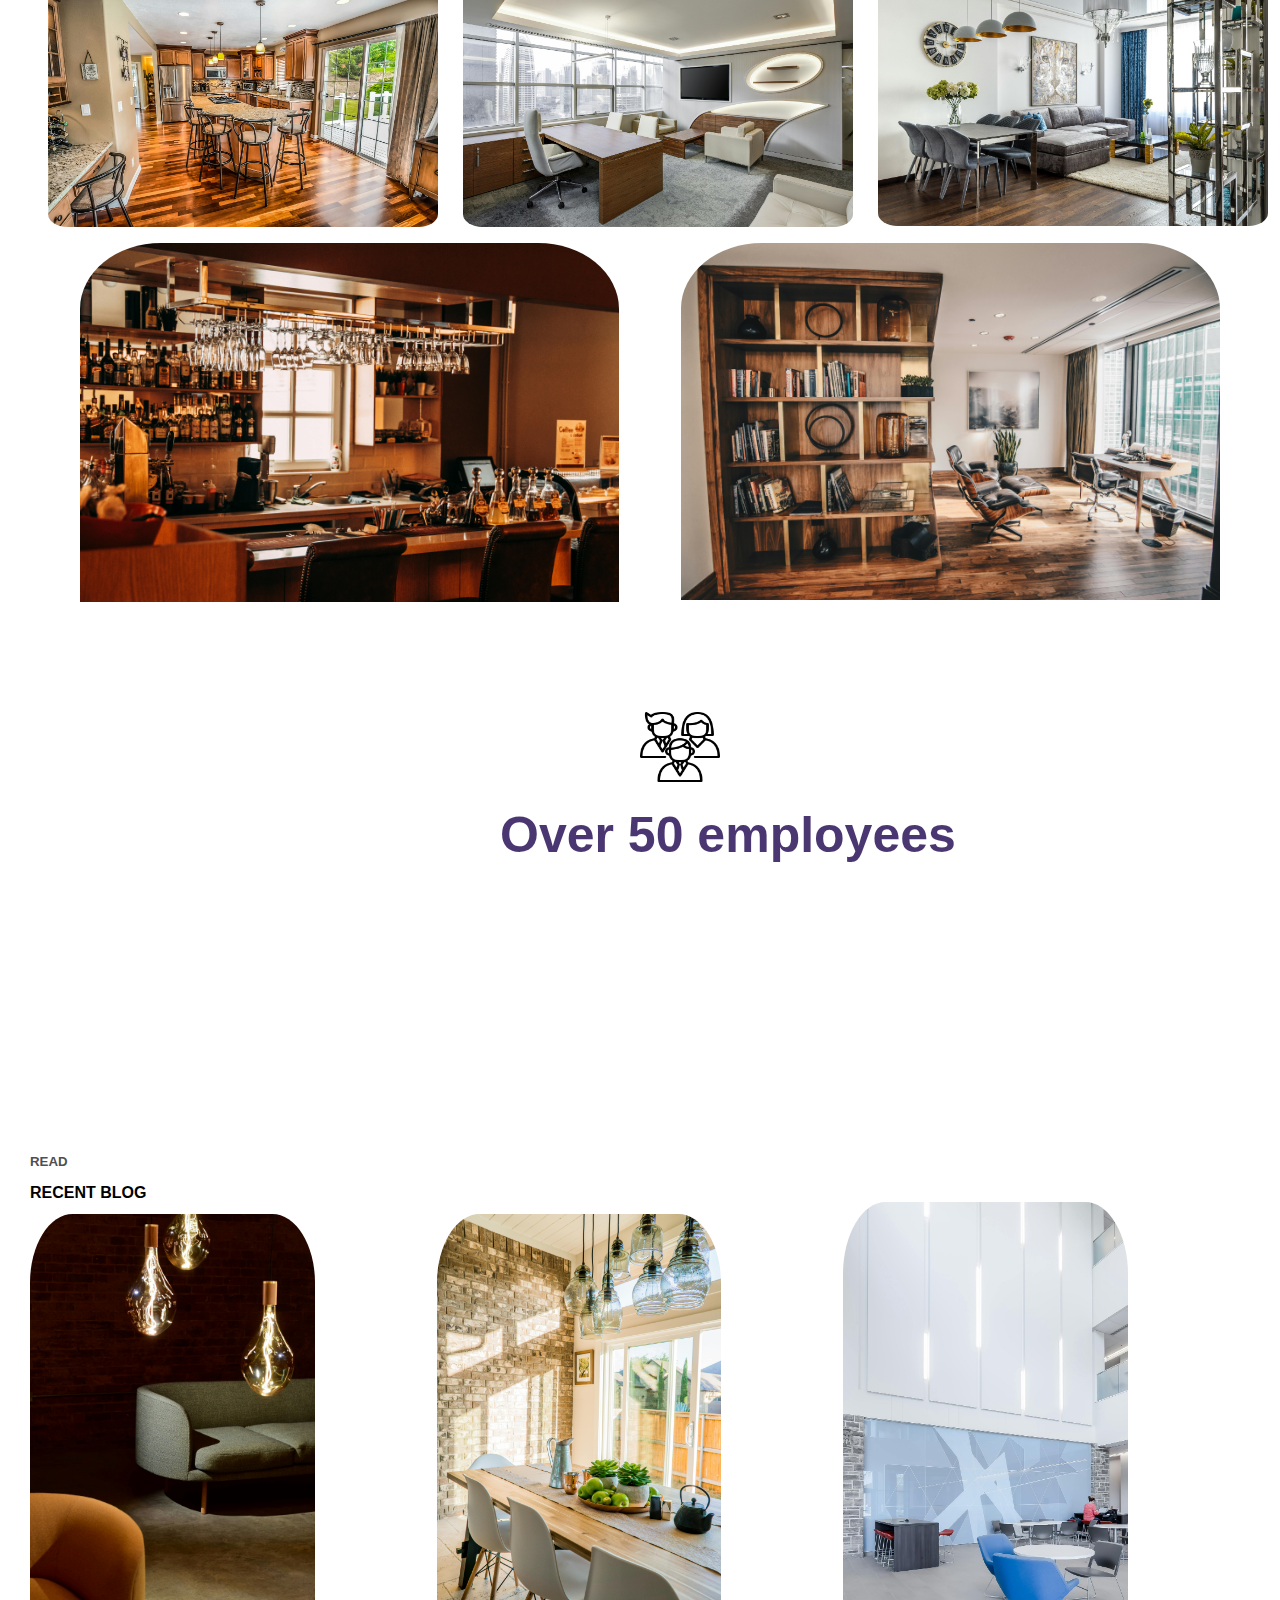
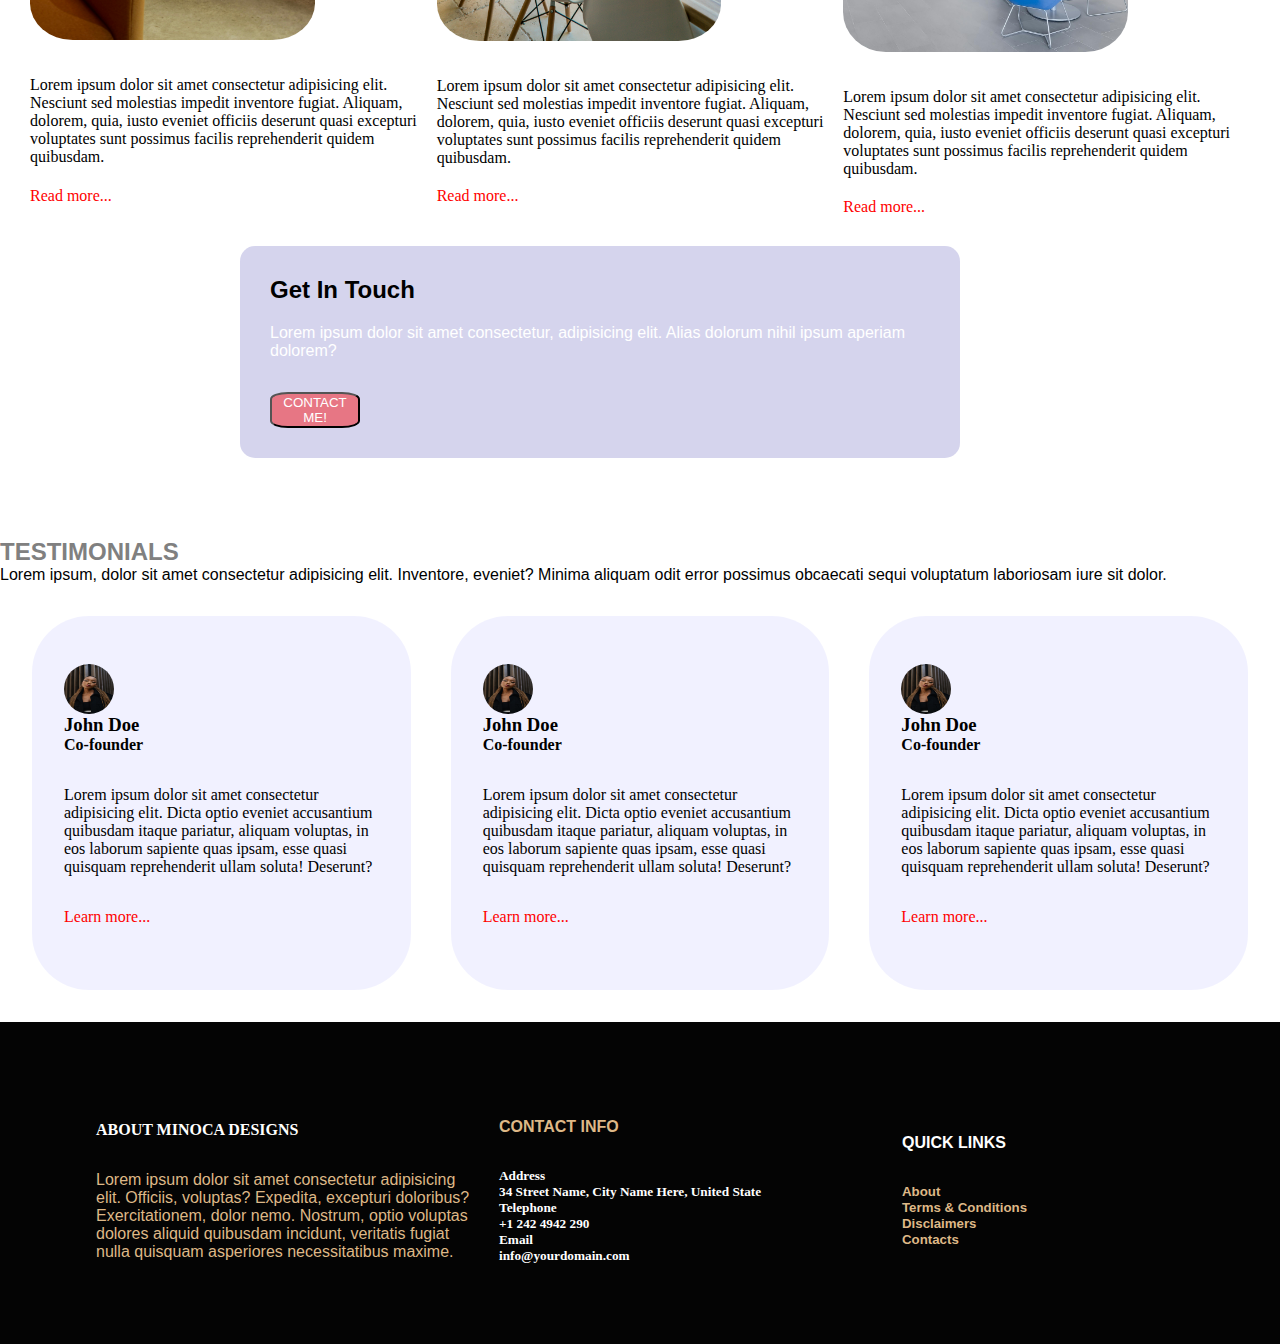
==== commit d9431666: "test commit from home" ====
--- a/index.html
+++ b/index.html
@@ -207,7 +207,7 @@
             <h5><a href="#">About</a></h5>
             <h5><a href="#">Terms & Conditions</a></h5>
             <h5><a href="#">Disclaimers</a></h5>
-            <h5><a href="#">Contacts</a></h5>
+            <h5><a href="./">Contacts</a></h5>
         </div>
     </footer>
 
--- a/css/style.css
+++ b/css/style.css
@@ -178,11 +178,12 @@
     padding-left: 500px;
     padding-top: 20px;
 }
-.division1 img{
-    width: 70px;
+
+.division1 img {
+    width: 80px;
     height: 70px;
     margin-left: 40rem;
-   align-items: center;
+    /* align-items: center; */
     padding-top: 30px;
 
 }
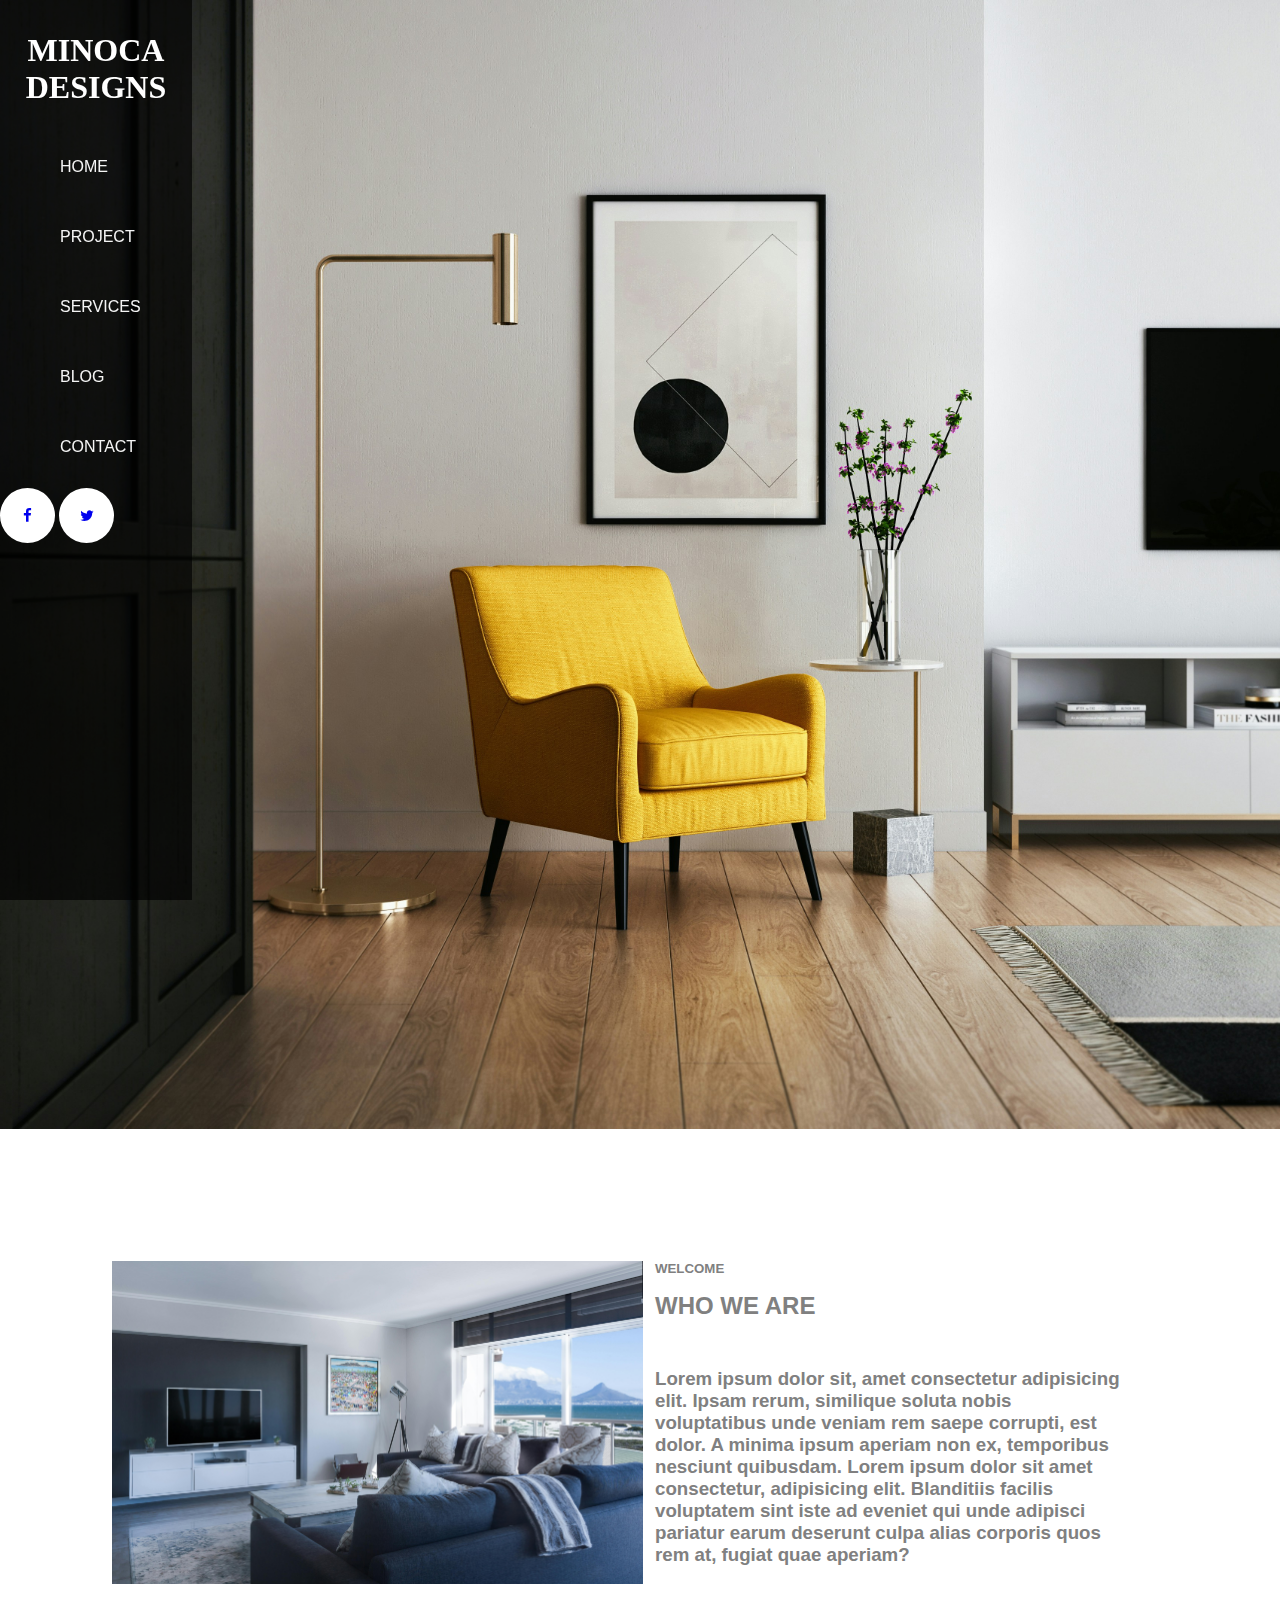
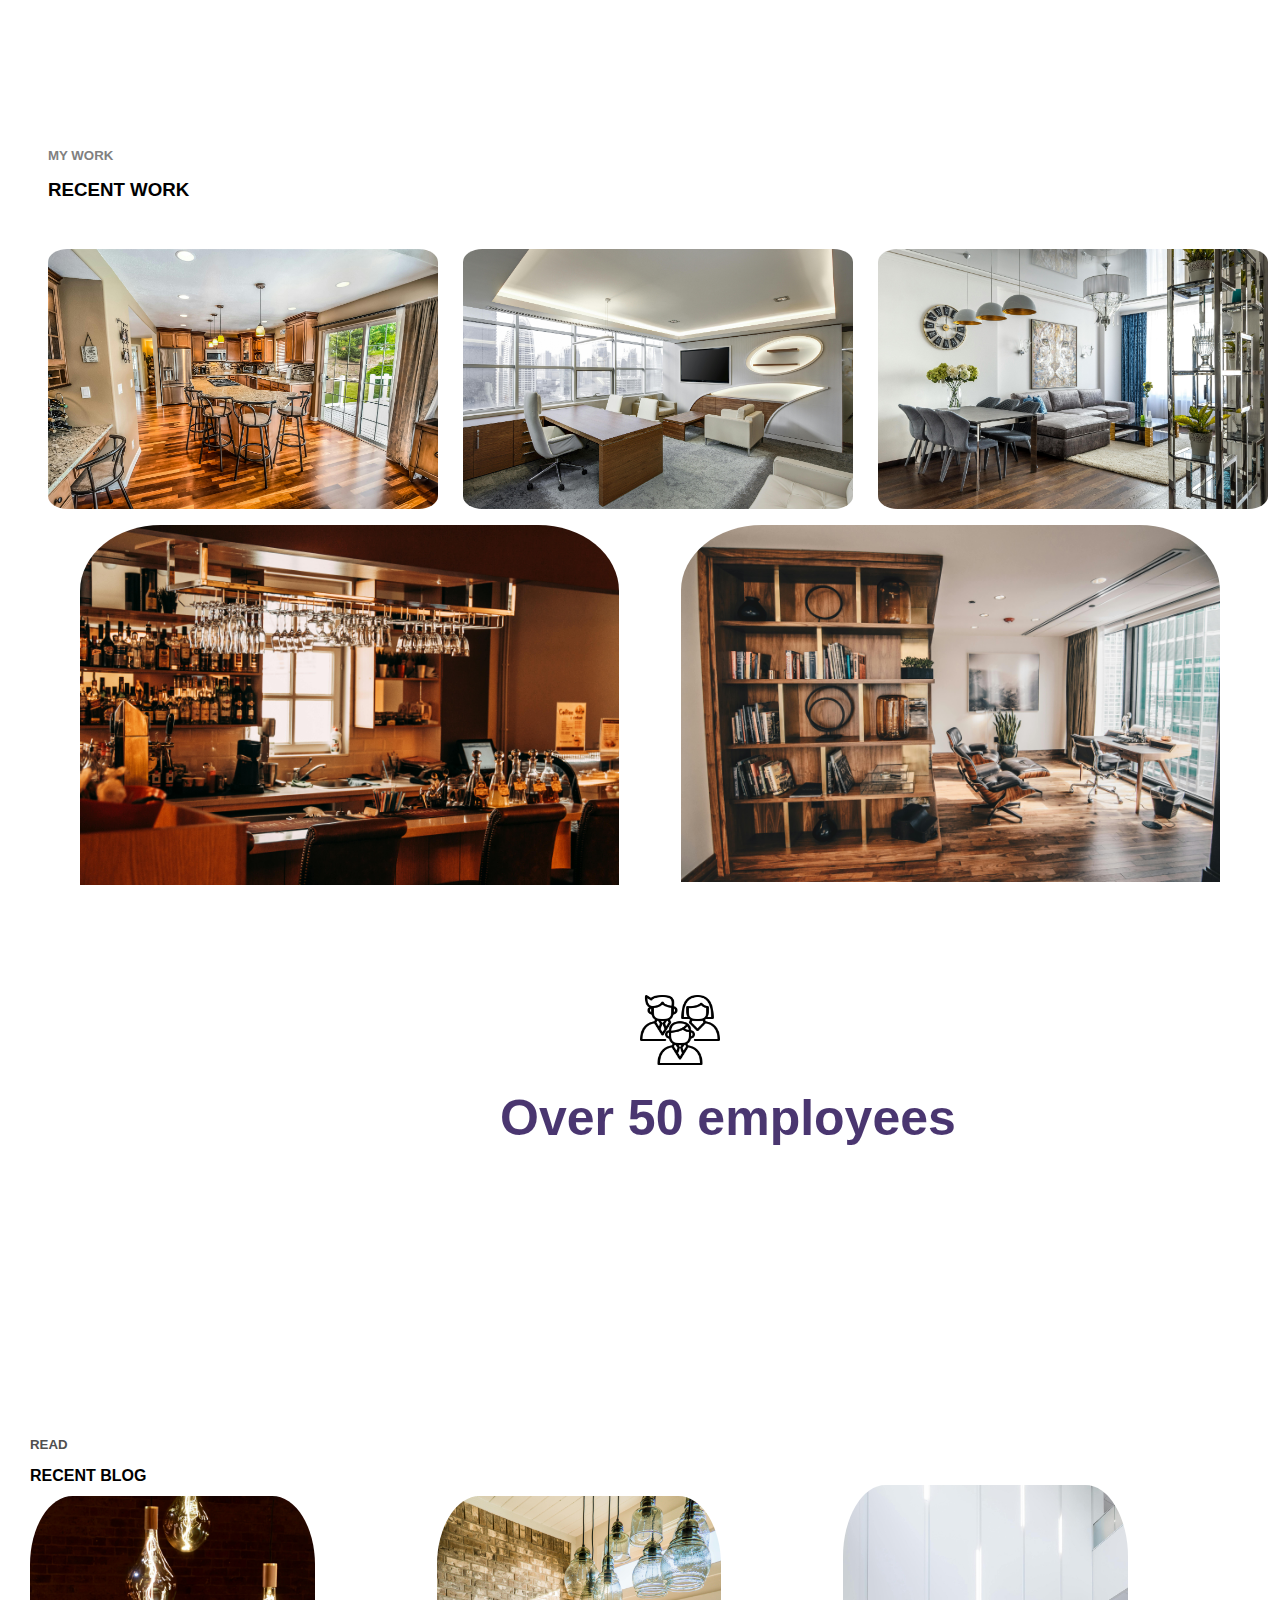
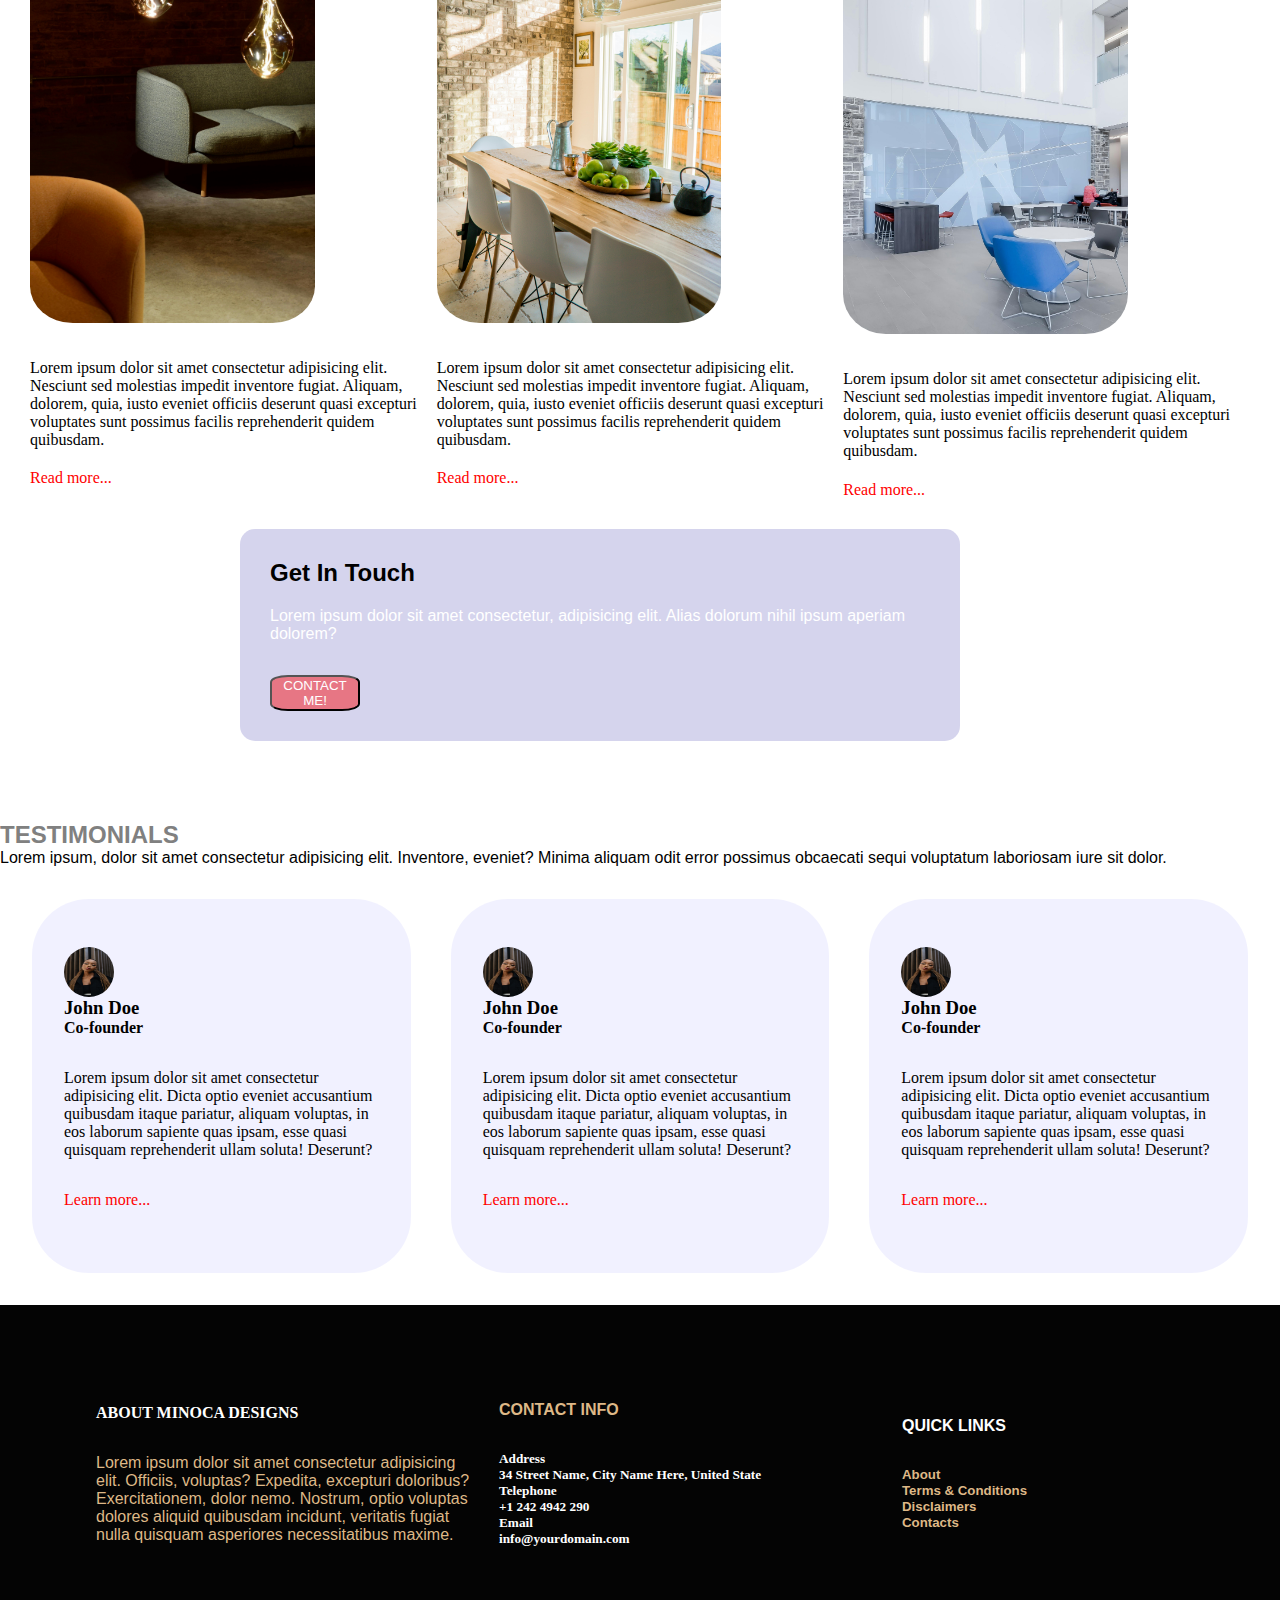
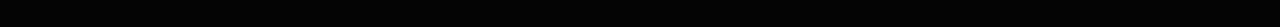
==== commit b5c203d7: "made the nav bar fixed" ====
--- a/index.html
+++ b/index.html
@@ -27,12 +27,13 @@
 
             </div>
 
-            <div class="image-container">
-                <div class="hero-image">
-                    <img src="./assets/images/img1.jpg" alt="image">
-                </div>
-            </div>
         </nav>
+
+        <div class="image-container">
+            <div class="hero-image">
+                <img src="./assets/images/img1.jpg" alt="image">
+            </div>
+        </div>
 
     </header>
 
@@ -207,7 +208,7 @@
             <h5><a href="#">About</a></h5>
             <h5><a href="#">Terms & Conditions</a></h5>
             <h5><a href="#">Disclaimers</a></h5>
-            <h5><a href="./">Contacts</a></h5>
+            <h5><a href="#">Contacts</a></h5>
         </div>
     </footer>
 
--- a/css/style.css
+++ b/css/style.css
@@ -2,20 +2,28 @@
     margin: 0;
 }
 
+.head {
+    display: grid;
+    grid-template-columns: repeat(2, 1fr);
+    grid-template-rows: 1fr;
+    grid-column-gap: 00px;
+    grid-row-gap: 0px;
+}
+
 .nav-bar {
     display: flex;
-    /* flex-direction: column; */
-    background-color: rgba(0, 0, 0, 0.815);
-    /* width: 20%; */
-
+    background-color: rgba(0, 0, 0, 0.651);
+    width: 15%;
+    height: 100%;
+    position: fixed;
 }
 
 .nav-bar h1 {
     color: white;
     font-family: cursive;
     text-align: center;
-    padding-top: 5rem;
-    padding-bottom: 5rem;
+    padding-top: 2rem;
+    padding-bottom: 2rem;
 }
 
 .nav-bar li {
@@ -47,26 +55,24 @@
     background-color: white;
 }
 
-.text-container {
-    width: 20%;
-}
-
 .image-container {
     width: 100%;
-    /* margin-right: -80px; */
 
 }
 
 .image-container img {
-    width: 90%;
-    /* top: 0;
-    right: 0;
-    left: 20%; */
+    width: 200%;
+    
 }
 
 .hero-image {
-    justify-content: right;
-}
+    justify-items: right;
+}
+
+/* .main-section{
+    width: 85%;
+} */
+
 
 /* Welcome section */
 
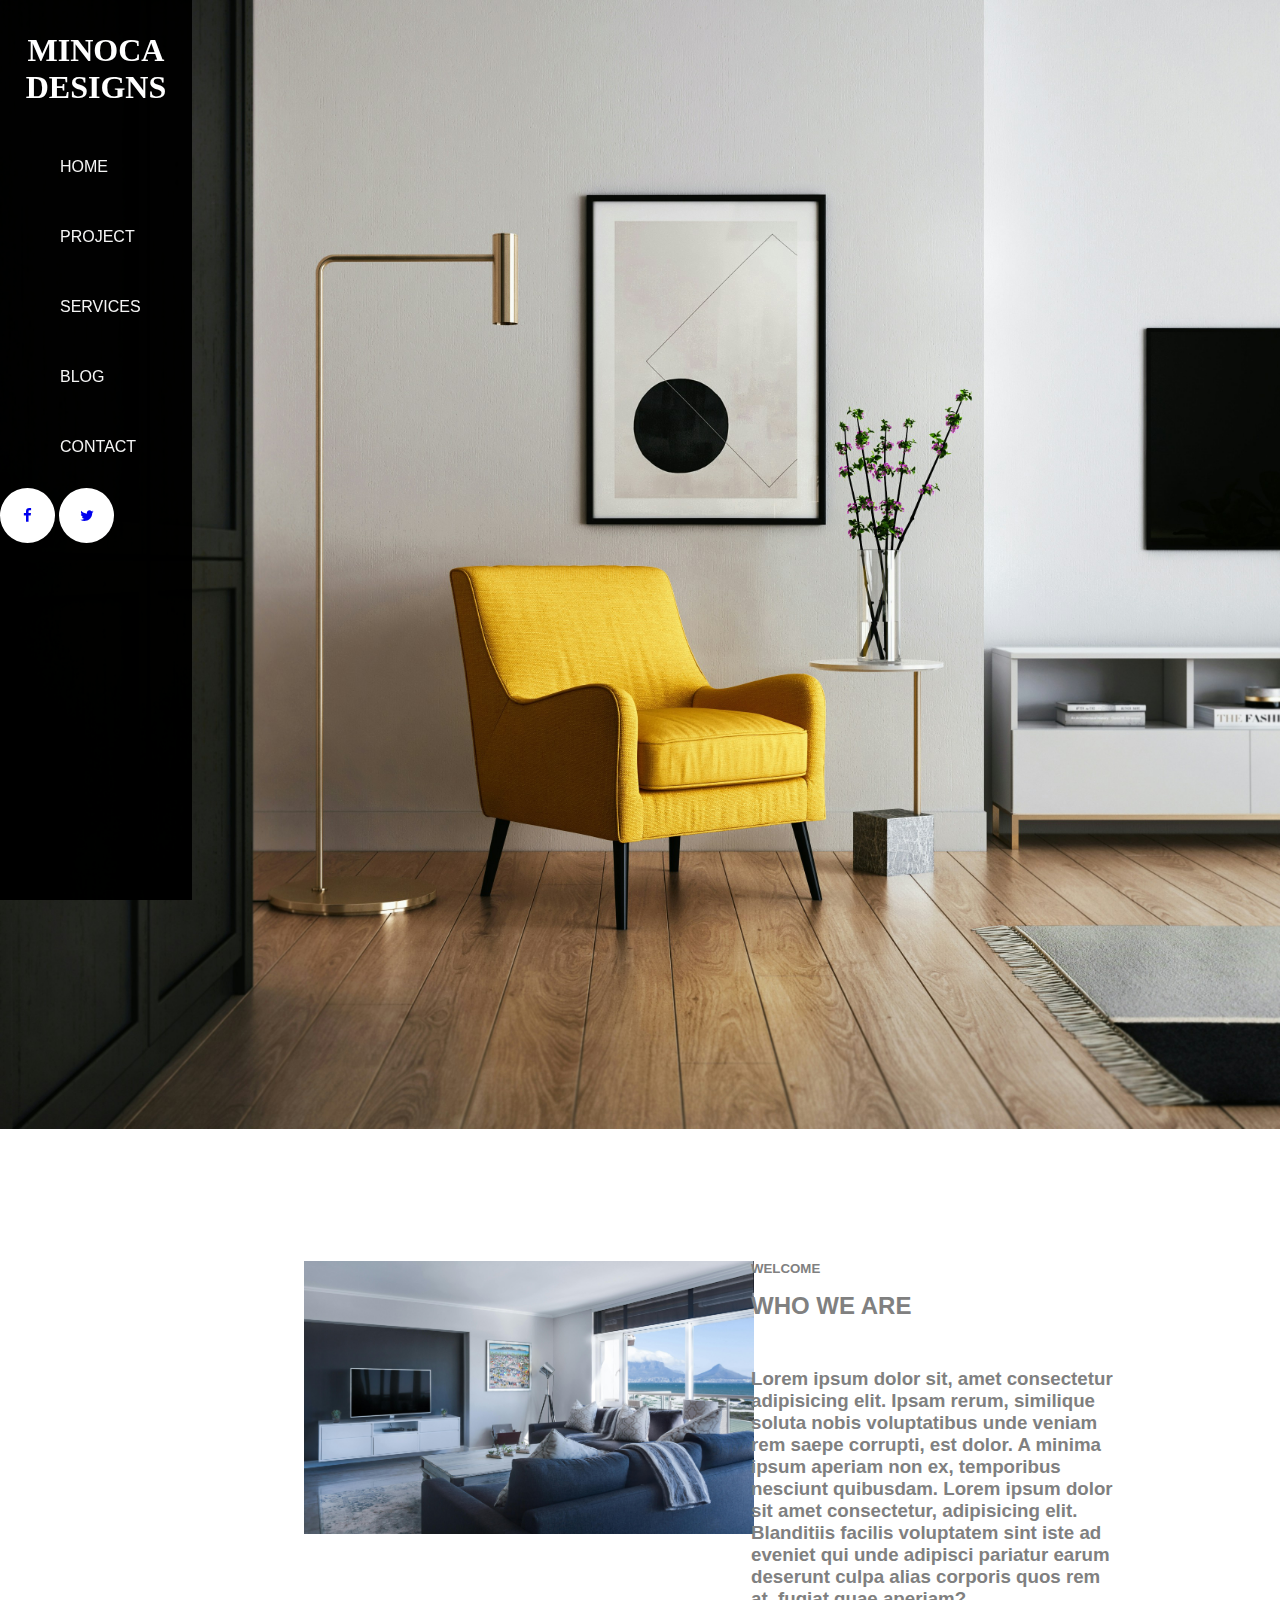
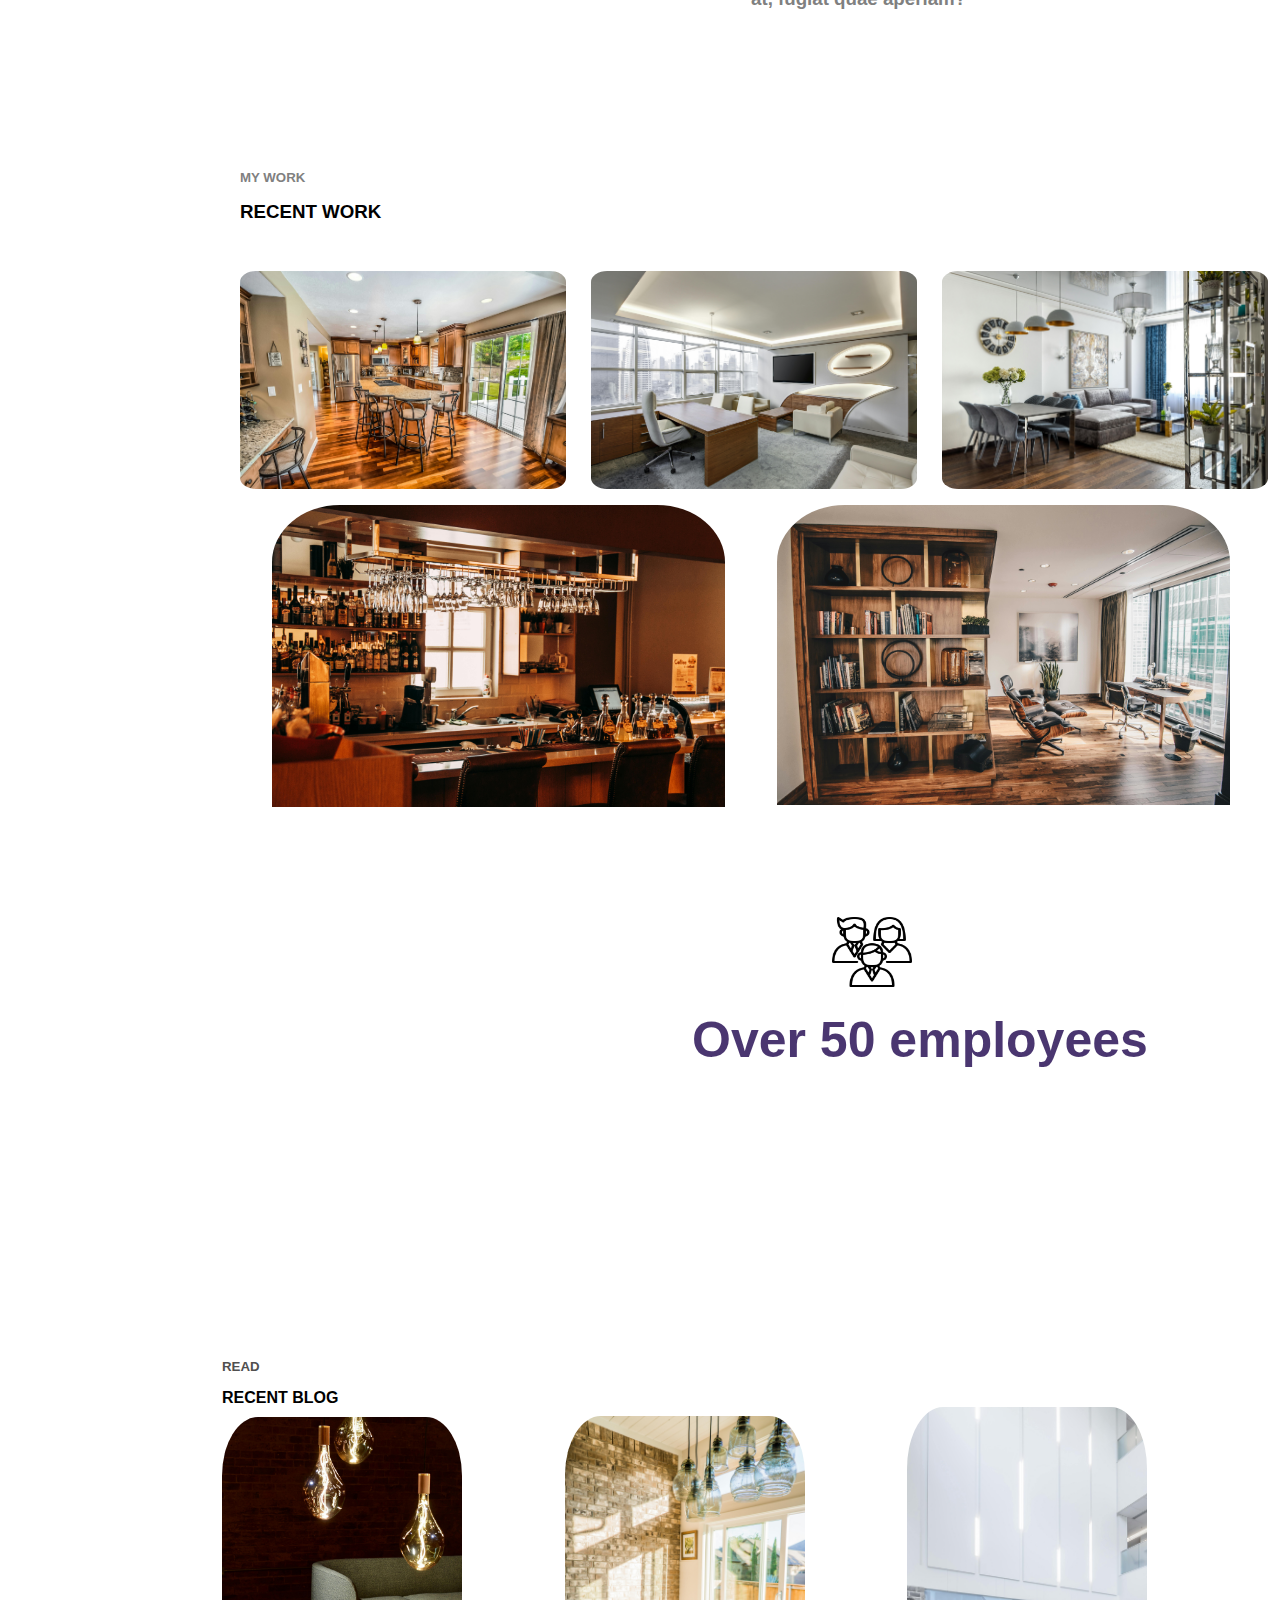
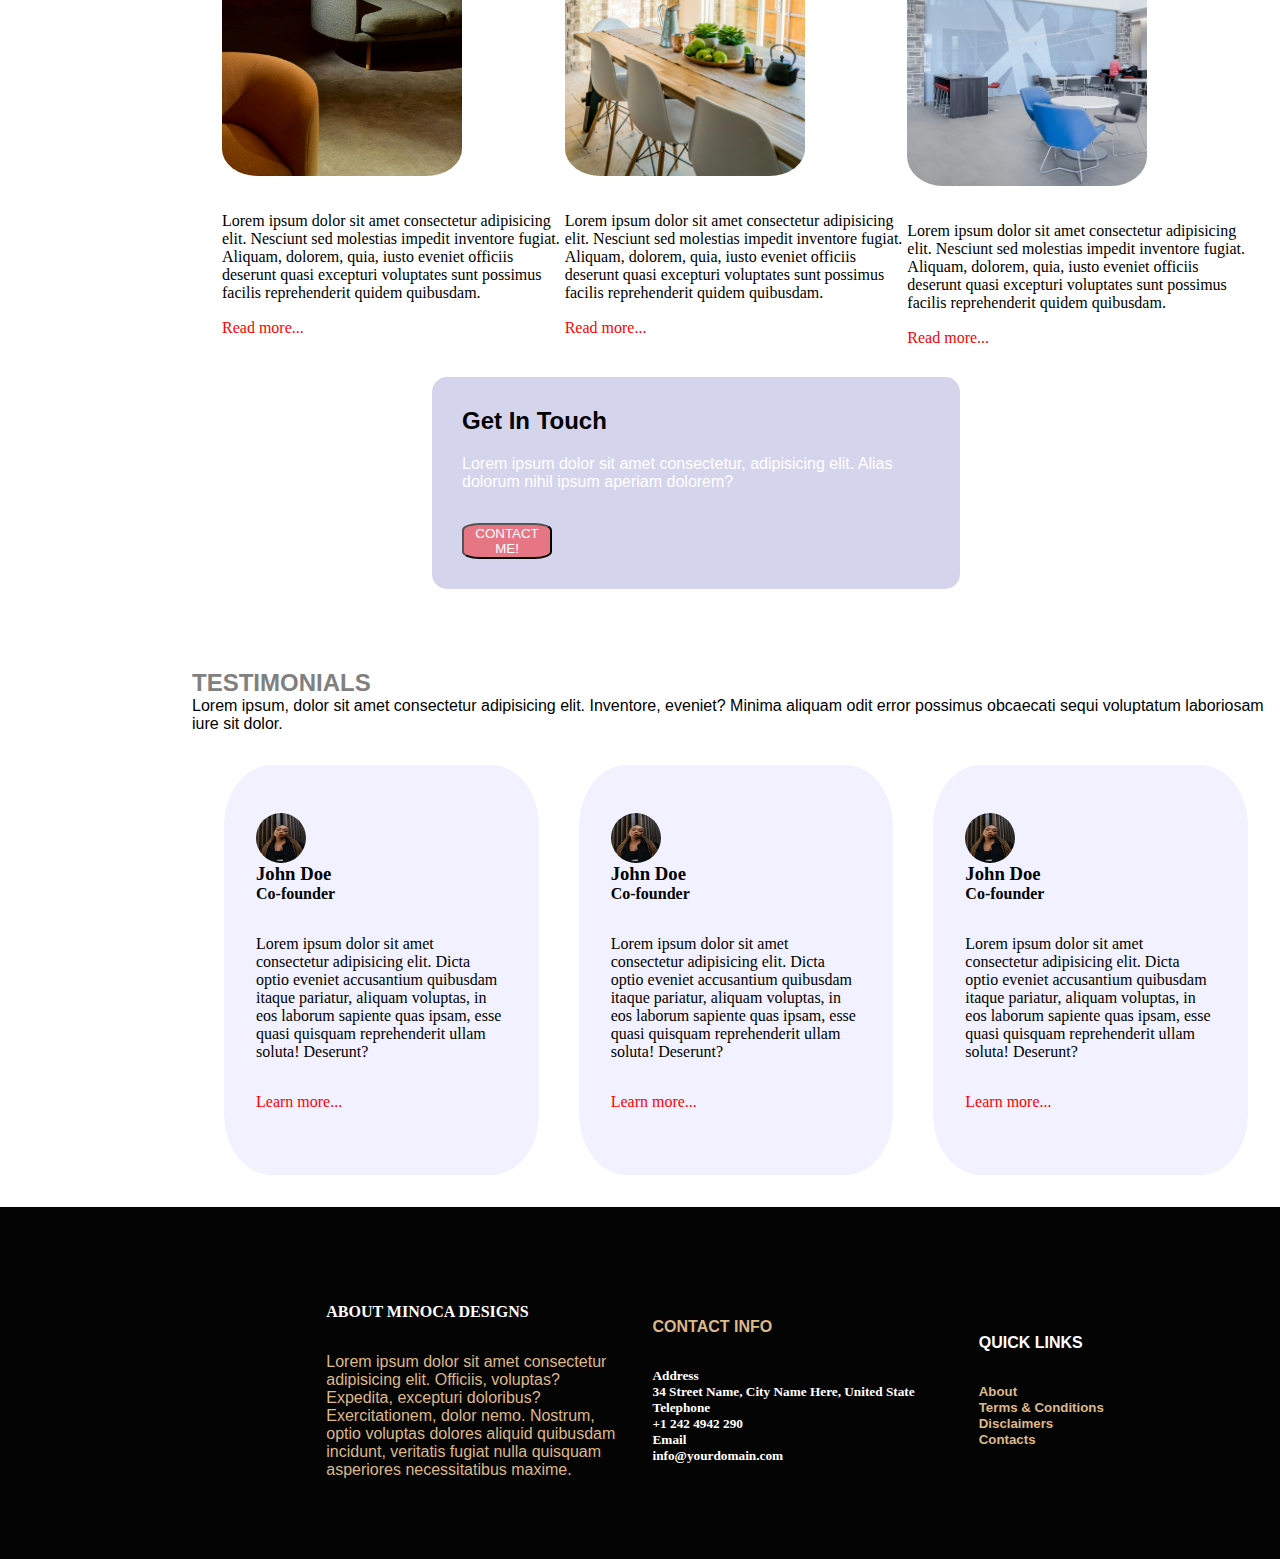
==== commit 0f49c089: "aligned contents" ====
--- a/index.html
+++ b/index.html
@@ -185,6 +185,7 @@
 
     <!-- footer section  -->
     <footer class="footer" id="contact">
+        <div></div>
         <div class="minoca">
             <h4>ABOUT MINOCA DESIGNS</h4>
             <p>Lorem ipsum dolor sit amet consectetur adipisicing elit.
@@ -208,7 +209,7 @@
             <h5><a href="#">About</a></h5>
             <h5><a href="#">Terms & Conditions</a></h5>
             <h5><a href="#">Disclaimers</a></h5>
-            <h5><a href="#">Contacts</a></h5>
+            <h5><a href="./">Contacts</a></h5>
         </div>
     </footer>
 
--- a/css/style.css
+++ b/css/style.css
@@ -12,7 +12,7 @@
 
 .nav-bar {
     display: flex;
-    background-color: rgba(0, 0, 0, 0.651);
+    background-color: rgba(0, 0, 0, 0.975);
     width: 15%;
     height: 100%;
     position: fixed;
@@ -69,9 +69,11 @@
     justify-items: right;
 }
 
-/* .main-section{
+.main-section{
     width: 85%;
-} */
+    margin-left: 15%;
+    overflow: hidden;
+}
 
 
 /* Welcome section */
@@ -338,7 +340,7 @@
 /* footer section */
 .footer {
     display: grid;
-    grid-template-columns: repeat(3, 1fr);
+    grid-template-columns: repeat(4, 1fr);
     grid-template-rows: 1fr;
     grid-column-gap: 25px;
     grid-row-gap: 0px;
@@ -346,7 +348,7 @@
     padding-top: 6rem;
     background-color: rgba(0, 0, 0, 0.986);
     padding-bottom: 5rem;
-    padding-left: 6rem;
+    /* padding-left: 6rem; */
     align-items: center;
 }
 
